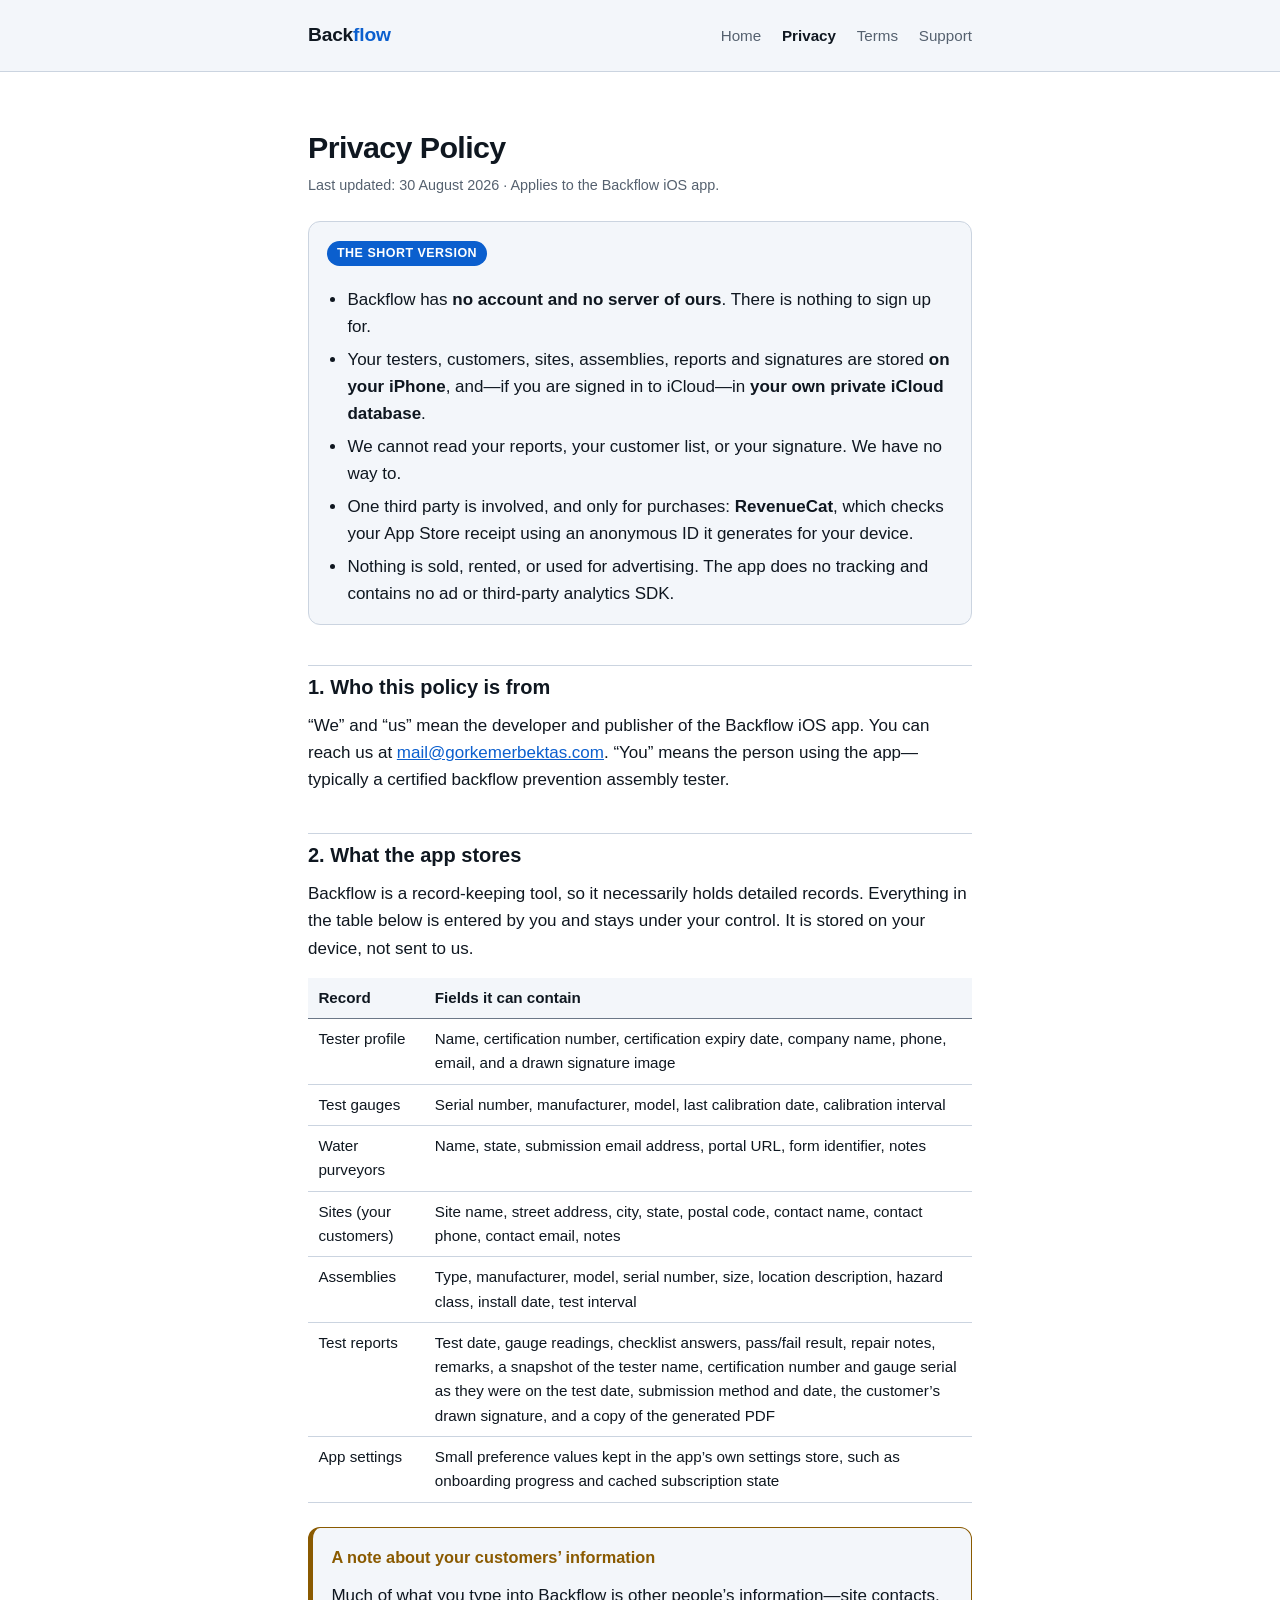
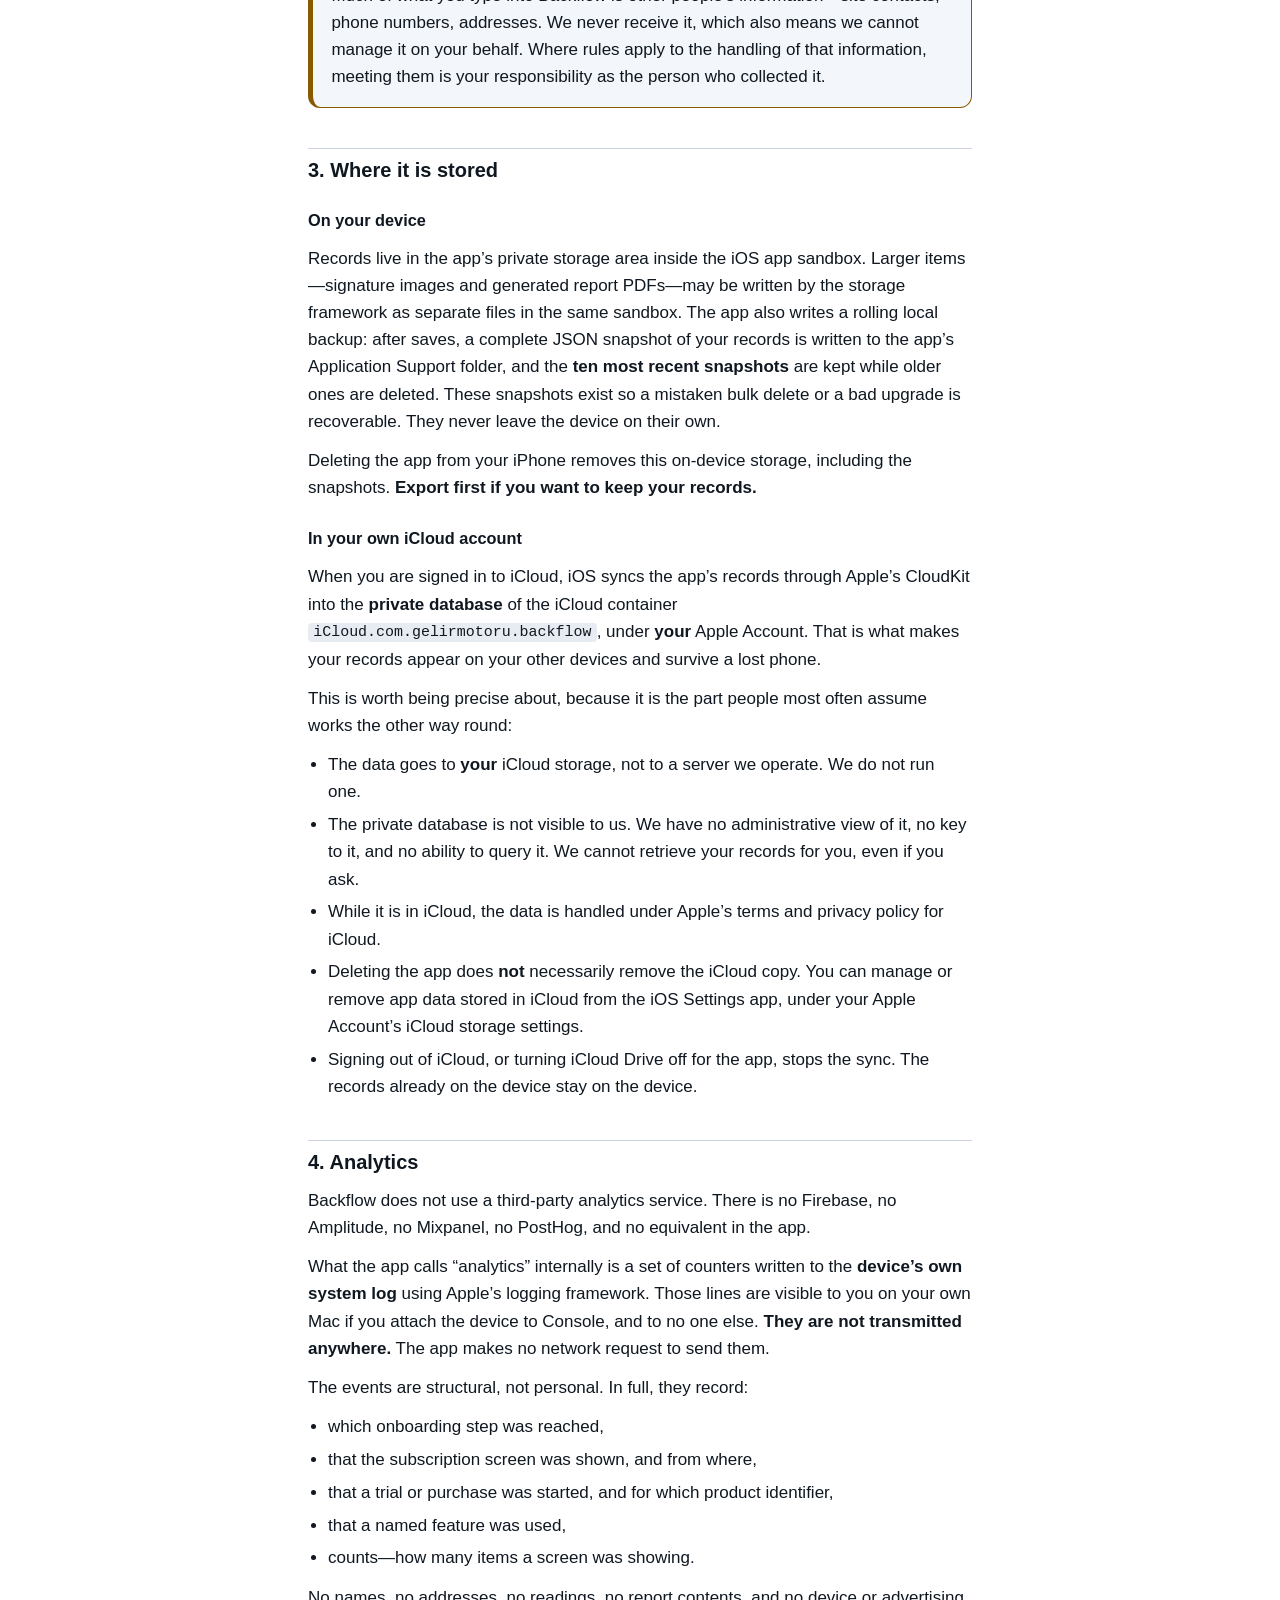
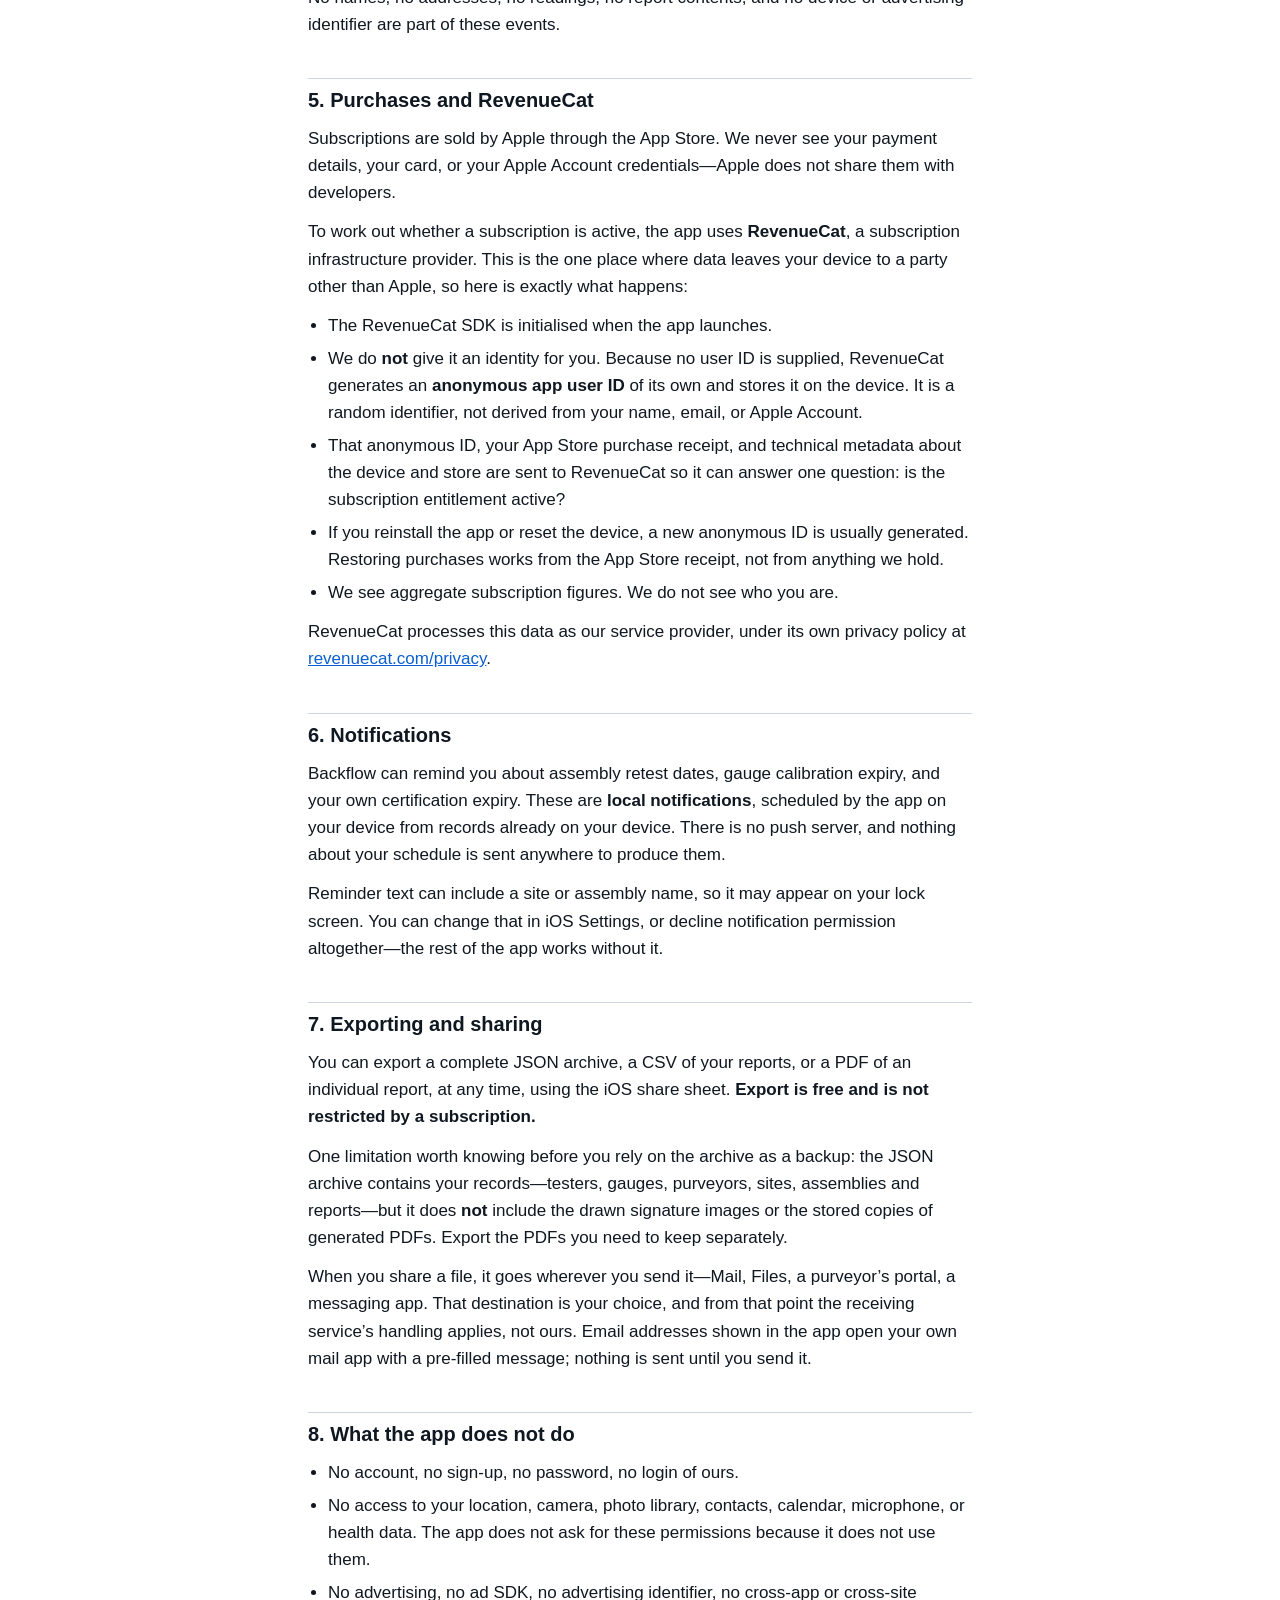
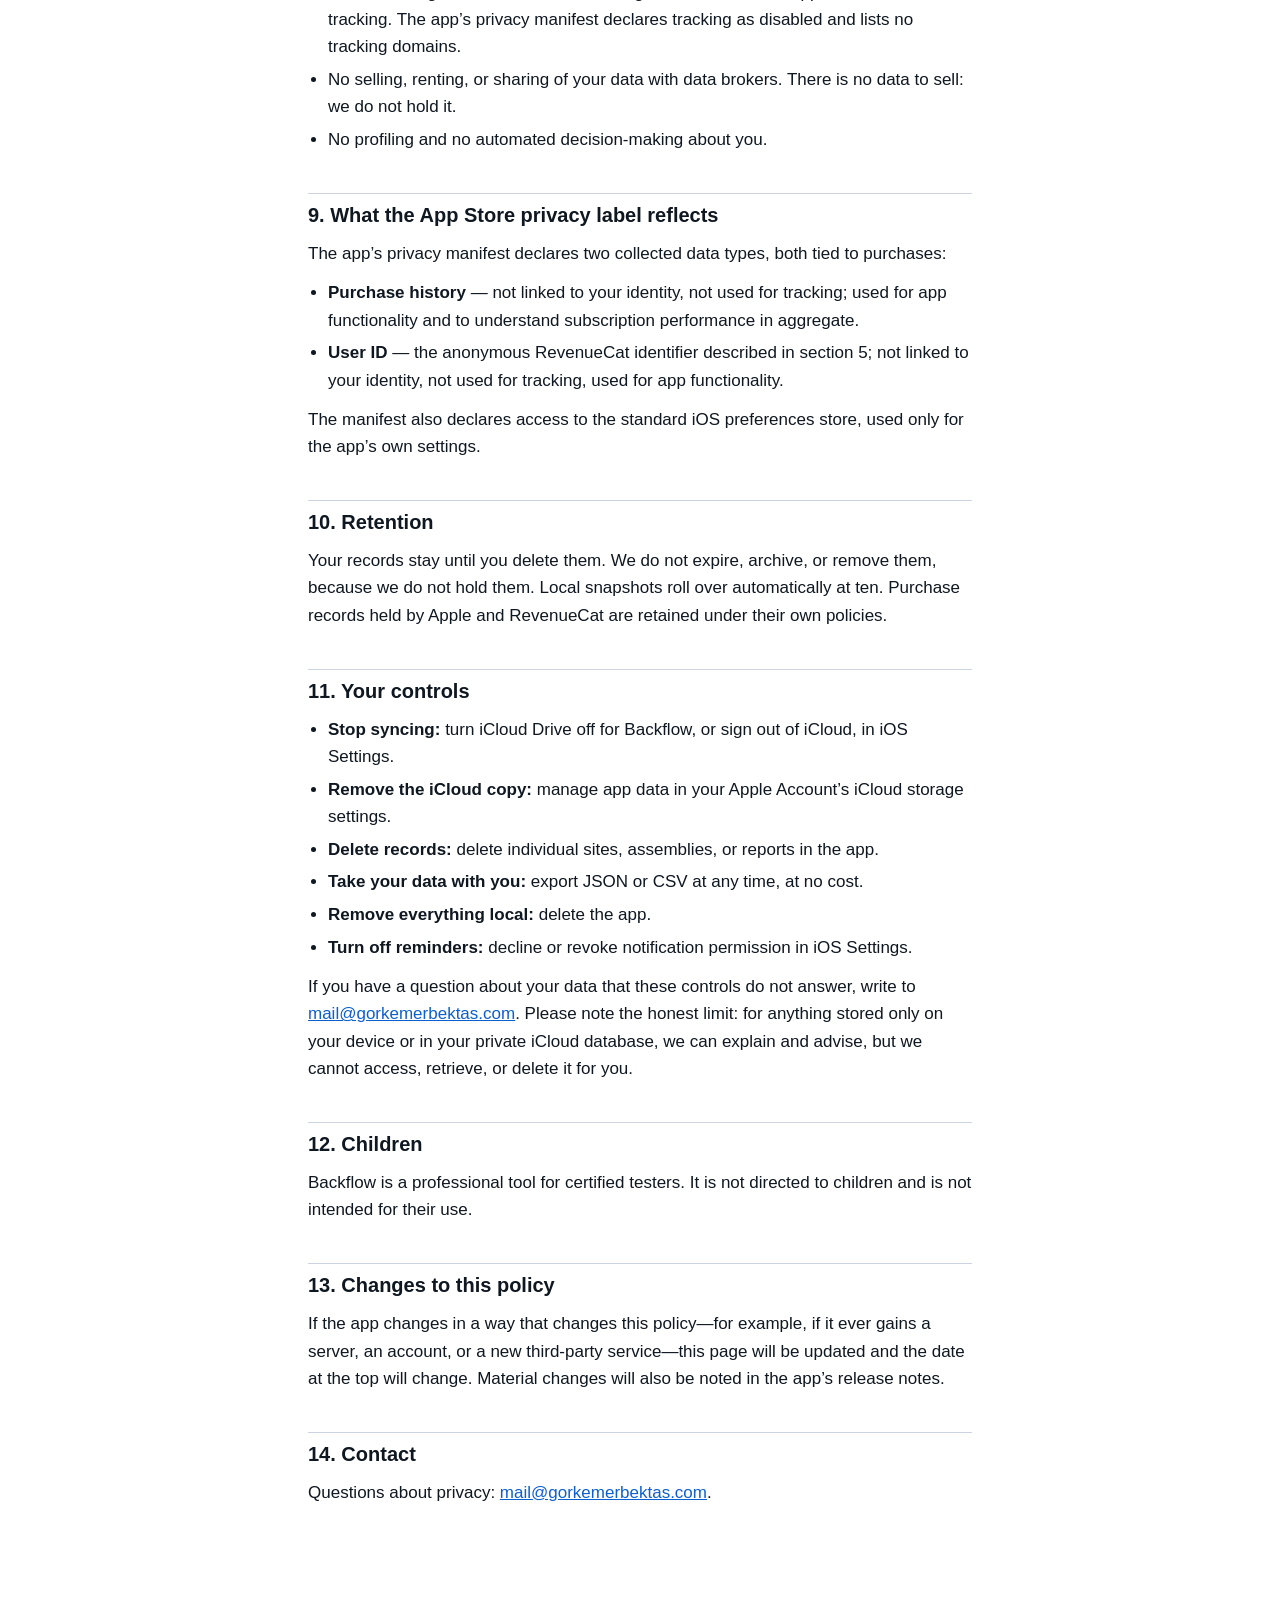
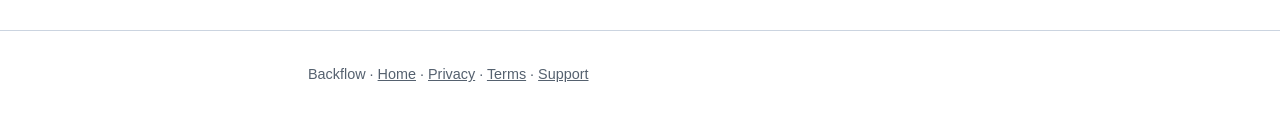
==== privacy.html @ 83e7043b "Backflow: privacy policy, terms of use, support" ====
<!DOCTYPE html>
<html lang="en">
<head>
<meta charset="utf-8">
<meta name="viewport" content="width=device-width, initial-scale=1">
<title>Privacy Policy — Backflow</title>
<meta name="description" content="What Backflow stores, where it is stored, and who can reach it.">
<link rel="stylesheet" href="style.css">
</head>
<body>

<!--
  NOT LEGAL ADVICE. This page was written from the app's actual source code so
  that every statement below is verifiable, but it has NOT been reviewed by a
  lawyer. Have counsel review it before the App Store submission, and again if
  the app ever gains a server, an account system, or a third-party SDK.

  Two placeholders a lawyer or the publisher must settle:
    1. The legal entity name of the publisher (this page says "we" and gives a
       contact address instead of naming an entity).
    2. Whether a governing-law / data-transfer section is required for the
       markets this app is sold in.
-->

<header class="site">
  <div class="wrap">
    <a class="brand" href="index.html">Back<span>flow</span></a>
    <nav class="site">
      <a href="index.html">Home</a>
      <a href="privacy.html" aria-current="page">Privacy</a>
      <a href="terms.html">Terms</a>
      <a href="support.html">Support</a>
    </nav>
  </div>
</header>

<main class="wrap">

<h1>Privacy Policy</h1>
<p class="updated">Last updated: 30 August 2026 &middot; Applies to the Backflow iOS app.</p>

<div class="card">
  <span class="pill">The short version</span>
  <ul>
    <li>Backflow has <strong>no account and no server of ours</strong>. There is nothing to sign up for.</li>
    <li>Your testers, customers, sites, assemblies, reports and signatures are stored <strong>on your iPhone</strong>, and&mdash;if you are signed in to iCloud&mdash;in <strong>your own private iCloud database</strong>.</li>
    <li>We cannot read your reports, your customer list, or your signature. We have no way to.</li>
    <li>One third party is involved, and only for purchases: <strong>RevenueCat</strong>, which checks your App Store receipt using an anonymous ID it generates for your device.</li>
    <li>Nothing is sold, rented, or used for advertising. The app does no tracking and contains no ad or third-party analytics SDK.</li>
  </ul>
</div>

<h2>1. Who this policy is from</h2>
<p>
  &ldquo;We&rdquo; and &ldquo;us&rdquo; mean the developer and publisher of the Backflow iOS app.
  You can reach us at <a href="mailto:mail@gorkemerbektas.com">mail@gorkemerbektas.com</a>.
  &ldquo;You&rdquo; means the person using the app&mdash;typically a certified backflow prevention
  assembly tester.
</p>

<h2>2. What the app stores</h2>
<p>
  Backflow is a record-keeping tool, so it necessarily holds detailed records. Everything
  in the table below is entered by you and stays under your control. It is stored on your
  device, not sent to us.
</p>

<div class="table-scroll">
<table>
  <thead>
    <tr><th>Record</th><th>Fields it can contain</th></tr>
  </thead>
  <tbody>
    <tr>
      <td>Tester profile</td>
      <td>Name, certification number, certification expiry date, company name, phone, email, and a drawn signature image</td>
    </tr>
    <tr>
      <td>Test gauges</td>
      <td>Serial number, manufacturer, model, last calibration date, calibration interval</td>
    </tr>
    <tr>
      <td>Water purveyors</td>
      <td>Name, state, submission email address, portal URL, form identifier, notes</td>
    </tr>
    <tr>
      <td>Sites (your customers)</td>
      <td>Site name, street address, city, state, postal code, contact name, contact phone, contact email, notes</td>
    </tr>
    <tr>
      <td>Assemblies</td>
      <td>Type, manufacturer, model, serial number, size, location description, hazard class, install date, test interval</td>
    </tr>
    <tr>
      <td>Test reports</td>
      <td>Test date, gauge readings, checklist answers, pass/fail result, repair notes, remarks, a snapshot of the tester name, certification number and gauge serial as they were on the test date, submission method and date, the customer&rsquo;s drawn signature, and a copy of the generated PDF</td>
    </tr>
    <tr>
      <td>App settings</td>
      <td>Small preference values kept in the app&rsquo;s own settings store, such as onboarding progress and cached subscription state</td>
    </tr>
  </tbody>
</table>
</div>

<div class="card important">
  <h3>A note about your customers&rsquo; information</h3>
  <p>
    Much of what you type into Backflow is other people&rsquo;s information&mdash;site contacts,
    phone numbers, addresses. We never receive it, which also means we cannot manage it on
    your behalf. Where rules apply to the handling of that information, meeting them is
    your responsibility as the person who collected it.
  </p>
</div>

<h2>3. Where it is stored</h2>
<h3>On your device</h3>
<p>
  Records live in the app&rsquo;s private storage area inside the iOS app sandbox. Larger
  items&mdash;signature images and generated report PDFs&mdash;may be written by the storage
  framework as separate files in the same sandbox. The app also writes a rolling
  local backup: after saves, a complete JSON snapshot of your records is written to the
  app&rsquo;s Application Support folder, and the <strong>ten most recent snapshots</strong> are kept
  while older ones are deleted. These snapshots exist so a mistaken bulk delete or a bad
  upgrade is recoverable. They never leave the device on their own.
</p>
<p>
  Deleting the app from your iPhone removes this on-device storage, including the
  snapshots. <strong>Export first if you want to keep your records.</strong>
</p>

<h3>In your own iCloud account</h3>
<p>
  When you are signed in to iCloud, iOS syncs the app&rsquo;s records through Apple&rsquo;s CloudKit
  into the <strong>private database</strong> of the iCloud container
  <code>iCloud.com.gelirmotoru.backflow</code>, under <strong>your</strong> Apple Account. That is
  what makes your records appear on your other devices and survive a lost phone.
</p>
<p>
  This is worth being precise about, because it is the part people most often assume works
  the other way round:
</p>
<ul>
  <li>The data goes to <strong>your</strong> iCloud storage, not to a server we operate. We do not
      run one.</li>
  <li>The private database is not visible to us. We have no administrative view of it, no
      key to it, and no ability to query it. We cannot retrieve your records for you, even
      if you ask.</li>
  <li>While it is in iCloud, the data is handled under Apple&rsquo;s terms and privacy policy
      for iCloud.</li>
  <li>Deleting the app does <strong>not</strong> necessarily remove the iCloud copy. You can manage
      or remove app data stored in iCloud from the iOS Settings app, under your Apple
      Account&rsquo;s iCloud storage settings.</li>
  <li>Signing out of iCloud, or turning iCloud Drive off for the app, stops the sync. The
      records already on the device stay on the device.</li>
</ul>

<h2>4. Analytics</h2>
<p>
  Backflow does not use a third-party analytics service. There is no Firebase, no
  Amplitude, no Mixpanel, no PostHog, and no equivalent in the app.
</p>
<p>
  What the app calls &ldquo;analytics&rdquo; internally is a set of counters written to the
  <strong>device&rsquo;s own system log</strong> using Apple&rsquo;s logging framework. Those lines are
  visible to you on your own Mac if you attach the device to Console, and to no one else.
  <strong>They are not transmitted anywhere.</strong> The app makes no network request to send them.
</p>
<p>The events are structural, not personal. In full, they record:</p>
<ul>
  <li>which onboarding step was reached,</li>
  <li>that the subscription screen was shown, and from where,</li>
  <li>that a trial or purchase was started, and for which product identifier,</li>
  <li>that a named feature was used,</li>
  <li>counts&mdash;how many items a screen was showing.</li>
</ul>
<p>
  No names, no addresses, no readings, no report contents, and no device or advertising
  identifier are part of these events.
</p>

<h2>5. Purchases and RevenueCat</h2>
<p>
  Subscriptions are sold by Apple through the App Store. We never see your payment
  details, your card, or your Apple Account credentials&mdash;Apple does not share them with
  developers.
</p>
<p>
  To work out whether a subscription is active, the app uses
  <strong>RevenueCat</strong>, a subscription infrastructure provider. This is the one place
  where data leaves your device to a party other than Apple, so here is exactly what
  happens:
</p>
<ul>
  <li>The RevenueCat SDK is initialised when the app launches.</li>
  <li>We do <strong>not</strong> give it an identity for you. Because no user ID is supplied,
      RevenueCat generates an <strong>anonymous app user ID</strong> of its own and stores it on
      the device. It is a random identifier, not derived from your name, email, or Apple
      Account.</li>
  <li>That anonymous ID, your App Store purchase receipt, and technical metadata about the
      device and store are sent to RevenueCat so it can answer one question: is the
      subscription entitlement active?</li>
  <li>If you reinstall the app or reset the device, a new anonymous ID is usually
      generated. Restoring purchases works from the App Store receipt, not from anything
      we hold.</li>
  <li>We see aggregate subscription figures. We do not see who you are.</li>
</ul>
<p>
  RevenueCat processes this data as our service provider, under its own privacy policy at
  <a href="https://www.revenuecat.com/privacy/" rel="noopener">revenuecat.com/privacy</a>.
</p>

<h2>6. Notifications</h2>
<p>
  Backflow can remind you about assembly retest dates, gauge calibration expiry, and your
  own certification expiry. These are <strong>local notifications</strong>, scheduled by the app on
  your device from records already on your device. There is no push server, and nothing
  about your schedule is sent anywhere to produce them.
</p>
<p>
  Reminder text can include a site or assembly name, so it may appear on your lock screen.
  You can change that in iOS Settings, or decline notification permission altogether&mdash;the
  rest of the app works without it.
</p>

<h2>7. Exporting and sharing</h2>
<p>
  You can export a complete JSON archive, a CSV of your reports, or a PDF of an individual
  report, at any time, using the iOS share sheet. <strong>Export is free and is not restricted
  by a subscription.</strong>
</p>
<p>
  One limitation worth knowing before you rely on the archive as a backup: the JSON archive
  contains your records&mdash;testers, gauges, purveyors, sites, assemblies and reports&mdash;but
  it does <strong>not</strong> include the drawn signature images or the stored copies of
  generated PDFs. Export the PDFs you need to keep separately.
</p>
<p>
  When you share a file, it goes wherever you send it&mdash;Mail, Files, a purveyor&rsquo;s portal,
  a messaging app. That destination is your choice, and from that point the receiving
  service&rsquo;s handling applies, not ours. Email addresses shown in the app open your own
  mail app with a pre-filled message; nothing is sent until you send it.
</p>

<h2>8. What the app does not do</h2>
<ul>
  <li>No account, no sign-up, no password, no login of ours.</li>
  <li>No access to your location, camera, photo library, contacts, calendar, microphone, or
      health data. The app does not ask for these permissions because it does not use them.</li>
  <li>No advertising, no ad SDK, no advertising identifier, no cross-app or cross-site
      tracking. The app&rsquo;s privacy manifest declares tracking as disabled and lists no
      tracking domains.</li>
  <li>No selling, renting, or sharing of your data with data brokers. There is no data to
      sell: we do not hold it.</li>
  <li>No profiling and no automated decision-making about you.</li>
</ul>

<h2>9. What the App Store privacy label reflects</h2>
<p>The app&rsquo;s privacy manifest declares two collected data types, both tied to purchases:</p>
<ul>
  <li><strong>Purchase history</strong> &mdash; not linked to your identity, not used for tracking;
      used for app functionality and to understand subscription performance in aggregate.</li>
  <li><strong>User ID</strong> &mdash; the anonymous RevenueCat identifier described in section 5;
      not linked to your identity, not used for tracking, used for app functionality.</li>
</ul>
<p>
  The manifest also declares access to the standard iOS preferences store, used only for
  the app&rsquo;s own settings.
</p>

<h2>10. Retention</h2>
<p>
  Your records stay until you delete them. We do not expire, archive, or remove them,
  because we do not hold them. Local snapshots roll over automatically at ten. Purchase
  records held by Apple and RevenueCat are retained under their own policies.
</p>

<h2>11. Your controls</h2>
<ul>
  <li><strong>Stop syncing:</strong> turn iCloud Drive off for Backflow, or sign out of iCloud,
      in iOS Settings.</li>
  <li><strong>Remove the iCloud copy:</strong> manage app data in your Apple Account&rsquo;s iCloud
      storage settings.</li>
  <li><strong>Delete records:</strong> delete individual sites, assemblies, or reports in the app.</li>
  <li><strong>Take your data with you:</strong> export JSON or CSV at any time, at no cost.</li>
  <li><strong>Remove everything local:</strong> delete the app.</li>
  <li><strong>Turn off reminders:</strong> decline or revoke notification permission in iOS Settings.</li>
</ul>
<p>
  If you have a question about your data that these controls do not answer, write to
  <a href="mailto:mail@gorkemerbektas.com">mail@gorkemerbektas.com</a>. Please note the honest
  limit: for anything stored only on your device or in your private iCloud database, we can
  explain and advise, but we cannot access, retrieve, or delete it for you.
</p>

<h2>12. Children</h2>
<p>
  Backflow is a professional tool for certified testers. It is not directed to children and
  is not intended for their use.
</p>

<h2>13. Changes to this policy</h2>
<p>
  If the app changes in a way that changes this policy&mdash;for example, if it ever gains a
  server, an account, or a new third-party service&mdash;this page will be updated and the
  date at the top will change. Material changes will also be noted in the app&rsquo;s release
  notes.
</p>

<h2>14. Contact</h2>
<p>
  Questions about privacy: <a href="mailto:mail@gorkemerbektas.com">mail@gorkemerbektas.com</a>.
</p>

</main>

<footer class="site">
  <div class="wrap">
    <p>
      Backflow &middot;
      <a href="index.html">Home</a> &middot;
      <a href="privacy.html">Privacy</a> &middot;
      <a href="terms.html">Terms</a> &middot;
      <a href="support.html">Support</a>
    </p>
  </div>
</footer>

</body>
</html>
---- style.css ----
/* Backflow — site styles.
   Colours come straight from assets/palette.md. No webfonts, no CDN, no JS. */

:root {
  --bg: #FFFFFF;
  --surface: #F3F6FA;
  --surface2: #E7ECF3;
  --border: #CBD4E0;
  --border-strong: #6B7787;
  --text: #0F1720;
  --text-muted: #55616F;
  --accent: #0B5FCE;
  --accent-ink: #FFFFFF;
  --pass: #137A43;
  --fail: #B3261E;
  --warn: #8A5A00;
}

@media (prefers-color-scheme: dark) {
  :root {
    --bg: #0E141C;
    --surface: #18212C;
    --surface2: #222E3C;
    --border: #33404F;
    --border-strong: #7E8C9C;
    --text: #EAF0F7;
    --text-muted: #9CABBB;
    --accent: #5FA8FF;
    --accent-ink: #0A1220;
    --pass: #3ED08A;
    --fail: #FF8A80;
    --warn: #F2B24C;
  }
}

* { box-sizing: border-box; }

html { -webkit-text-size-adjust: 100%; }

body {
  margin: 0;
  background: var(--bg);
  color: var(--text);
  font-family: -apple-system, BlinkMacSystemFont, "Segoe UI", Roboto, Helvetica, Arial, sans-serif;
  font-size: 17px;
  line-height: 1.6;
}

.wrap {
  max-width: 44rem;
  margin: 0 auto;
  padding: 1.5rem 1.25rem 4rem;
}

/* Header ------------------------------------------------------------- */

header.site {
  border-bottom: 1px solid var(--border);
  background: var(--surface);
}

header.site .wrap {
  padding-top: 1.25rem;
  padding-bottom: 1.25rem;
  display: flex;
  flex-wrap: wrap;
  gap: 0.5rem 1.25rem;
  align-items: baseline;
  justify-content: space-between;
}

.brand {
  font-size: 1.2rem;
  font-weight: 700;
  letter-spacing: -0.01em;
  color: var(--text);
  text-decoration: none;
}

.brand span { color: var(--accent); }

nav.site a {
  color: var(--text-muted);
  text-decoration: none;
  margin-right: 1rem;
  font-size: 0.95rem;
}

nav.site a:last-child { margin-right: 0; }
nav.site a:hover, nav.site a:focus { color: var(--accent); text-decoration: underline; }
nav.site a[aria-current="page"] { color: var(--text); font-weight: 600; }

/* Type ---------------------------------------------------------------- */

h1 {
  font-size: 1.9rem;
  line-height: 1.25;
  letter-spacing: -0.02em;
  margin: 2rem 0 0.5rem;
}

h2 {
  font-size: 1.25rem;
  line-height: 1.3;
  margin: 2.5rem 0 0.5rem;
  padding-top: 0.5rem;
  border-top: 1px solid var(--border);
}

h3 {
  font-size: 1.02rem;
  margin: 1.5rem 0 0.35rem;
}

p, ul, ol { margin: 0.75rem 0; }
li { margin: 0.35rem 0; }
ul, ol { padding-left: 1.25rem; }

a { color: var(--accent); }

.updated {
  color: var(--text-muted);
  font-size: 0.9rem;
  margin-top: 0;
}

.lede { font-size: 1.05rem; }

strong { font-weight: 650; }

code {
  font-family: ui-monospace, SFMono-Regular, Menlo, Consolas, monospace;
  font-size: 0.88em;
  background: var(--surface2);
  border-radius: 4px;
  padding: 0.1em 0.35em;
  word-break: break-word;
}

/* Callouts ------------------------------------------------------------ */

.card {
  background: var(--surface);
  border: 1px solid var(--border);
  border-radius: 12px;
  padding: 1rem 1.15rem;
  margin: 1.5rem 0;
}

.card h2, .card h3 { border-top: 0; margin-top: 0; padding-top: 0; }
.card :last-child { margin-bottom: 0; }

.card.important {
  border-color: var(--warn);
  border-left-width: 5px;
}

.card.important h2, .card.important h3 { color: var(--warn); }

.pill {
  display: inline-block;
  font-size: 0.78rem;
  font-weight: 650;
  letter-spacing: 0.04em;
  text-transform: uppercase;
  color: var(--accent-ink);
  background: var(--accent);
  border-radius: 999px;
  padding: 0.15rem 0.6rem;
  margin-bottom: 0.5rem;
}

/* Tables -------------------------------------------------------------- */

.table-scroll { overflow-x: auto; margin: 1rem 0; }

table {
  border-collapse: collapse;
  width: 100%;
  min-width: 30rem;
  font-size: 0.95rem;
}

th, td {
  text-align: left;
  vertical-align: top;
  padding: 0.5rem 0.65rem;
  border-bottom: 1px solid var(--border);
}

th {
  font-weight: 650;
  background: var(--surface);
  border-bottom-color: var(--border-strong);
}

/* Feature list -------------------------------------------------------- */

.features { list-style: none; padding-left: 0; }
.features li { padding-left: 1.5rem; position: relative; }
.features li::before {
  content: "";
  position: absolute;
  left: 0.15rem;
  top: 0.62em;
  width: 0.5rem;
  height: 0.5rem;
  border-radius: 2px;
  background: var(--accent);
}

/* Footer -------------------------------------------------------------- */

footer.site {
  border-top: 1px solid var(--border);
  margin-top: 3rem;
  color: var(--text-muted);
  font-size: 0.9rem;
}

footer.site .wrap { padding-top: 1.25rem; padding-bottom: 2.5rem; }
footer.site a { color: var(--text-muted); }

@media (max-width: 30rem) {
  body { font-size: 16px; }
  h1 { font-size: 1.6rem; }
  .wrap { padding-left: 1rem; padding-right: 1rem; }
}
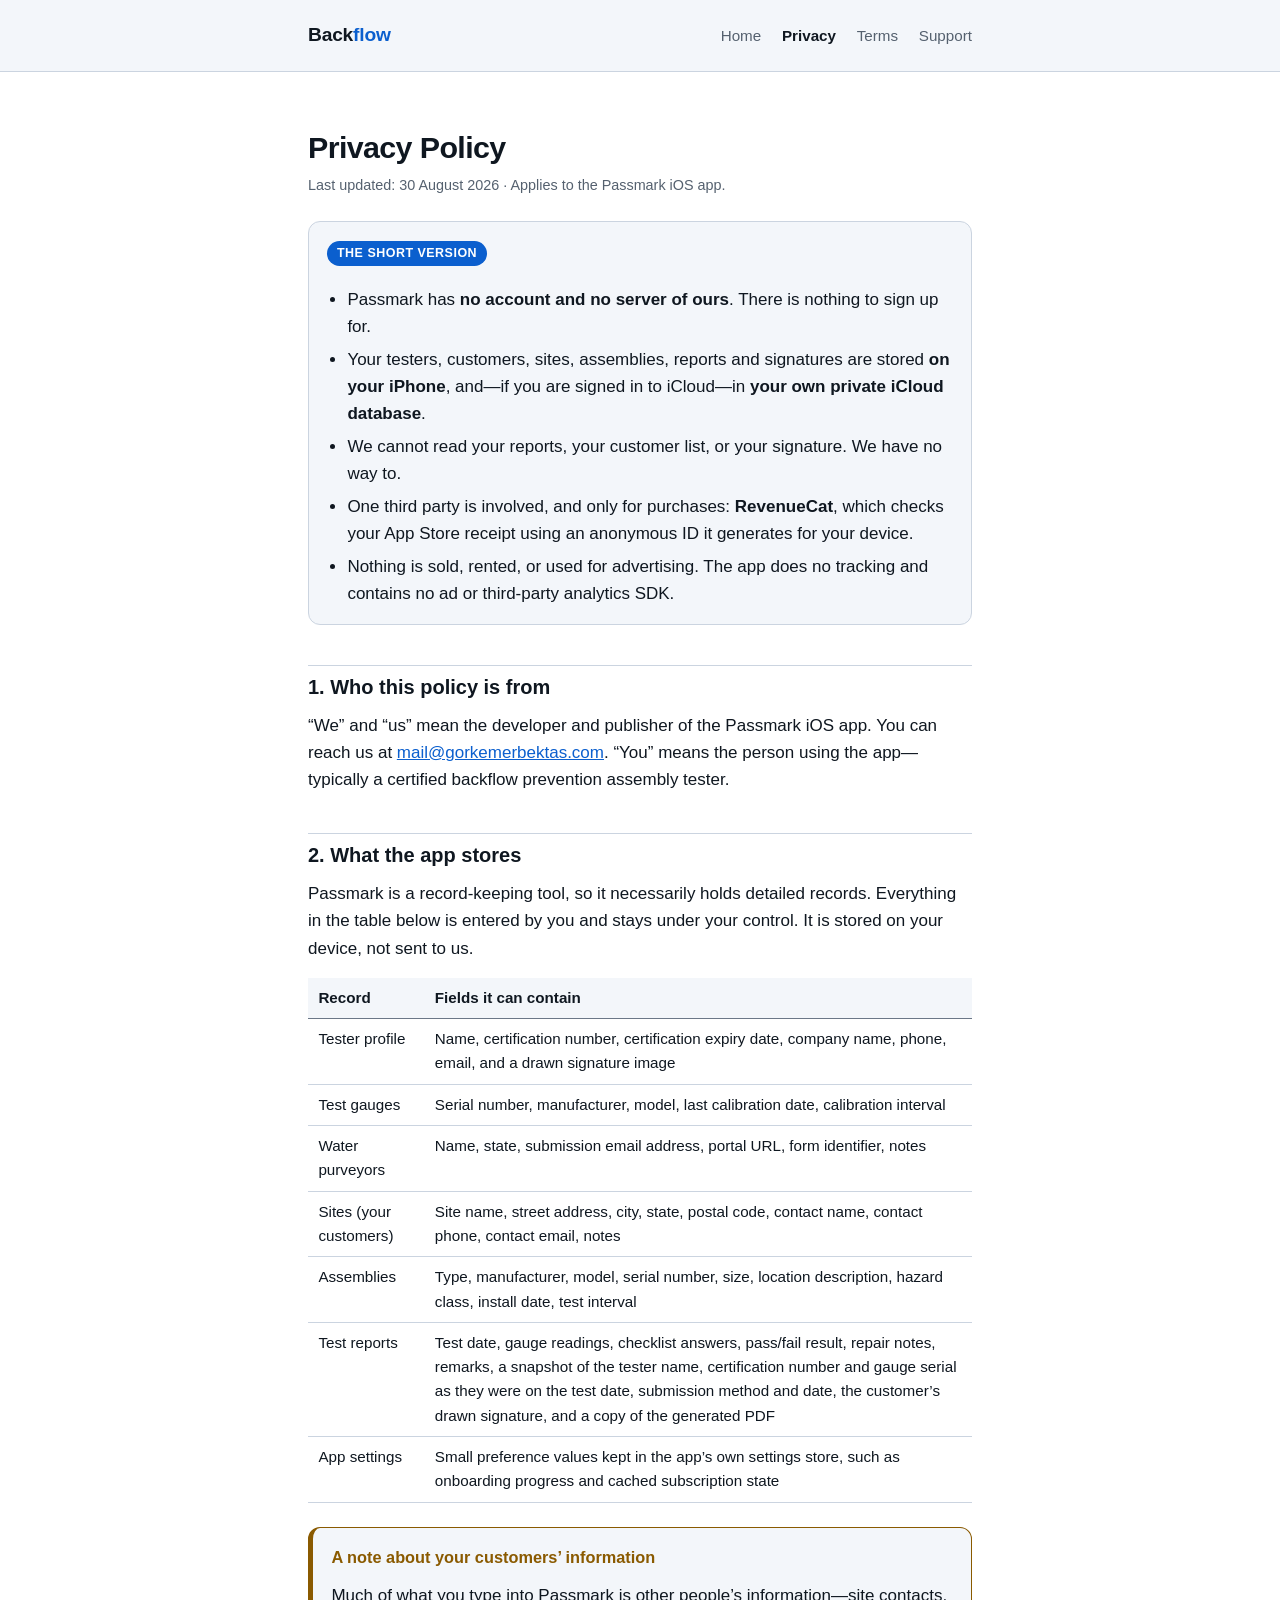
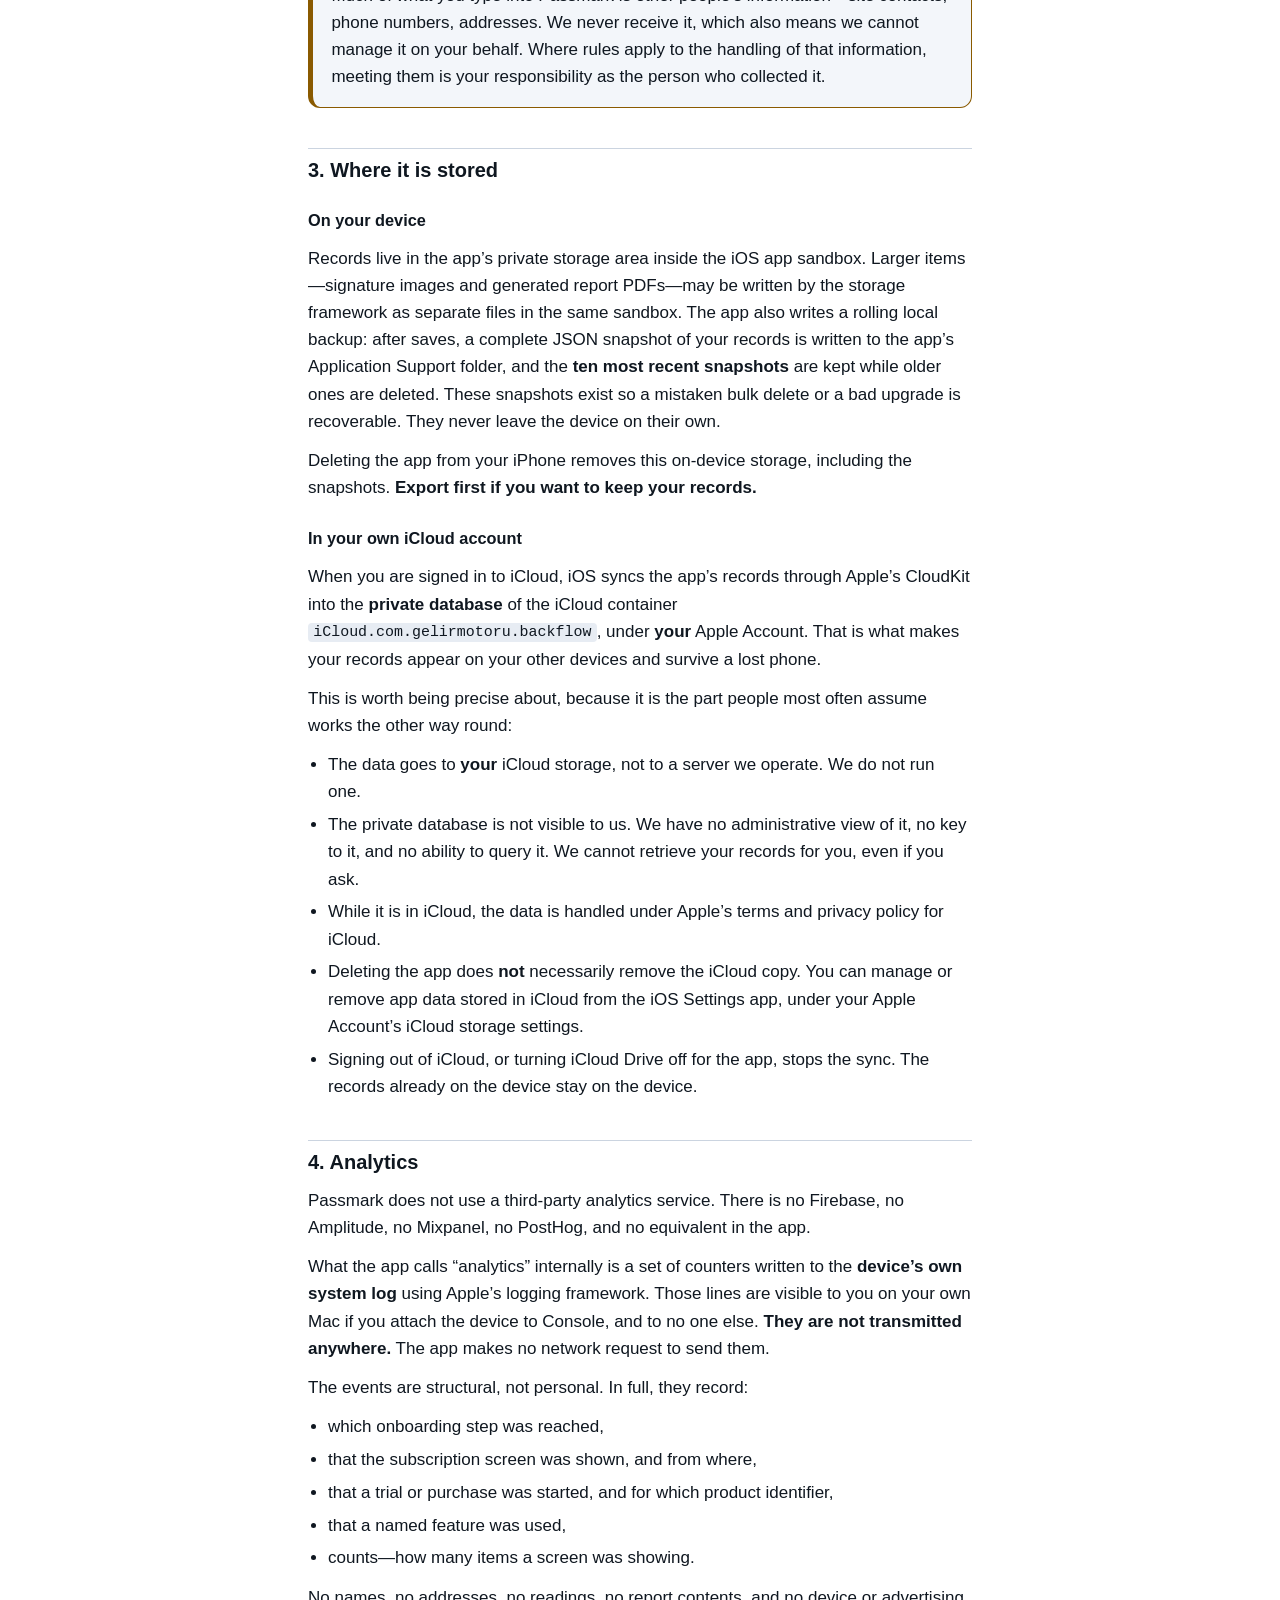
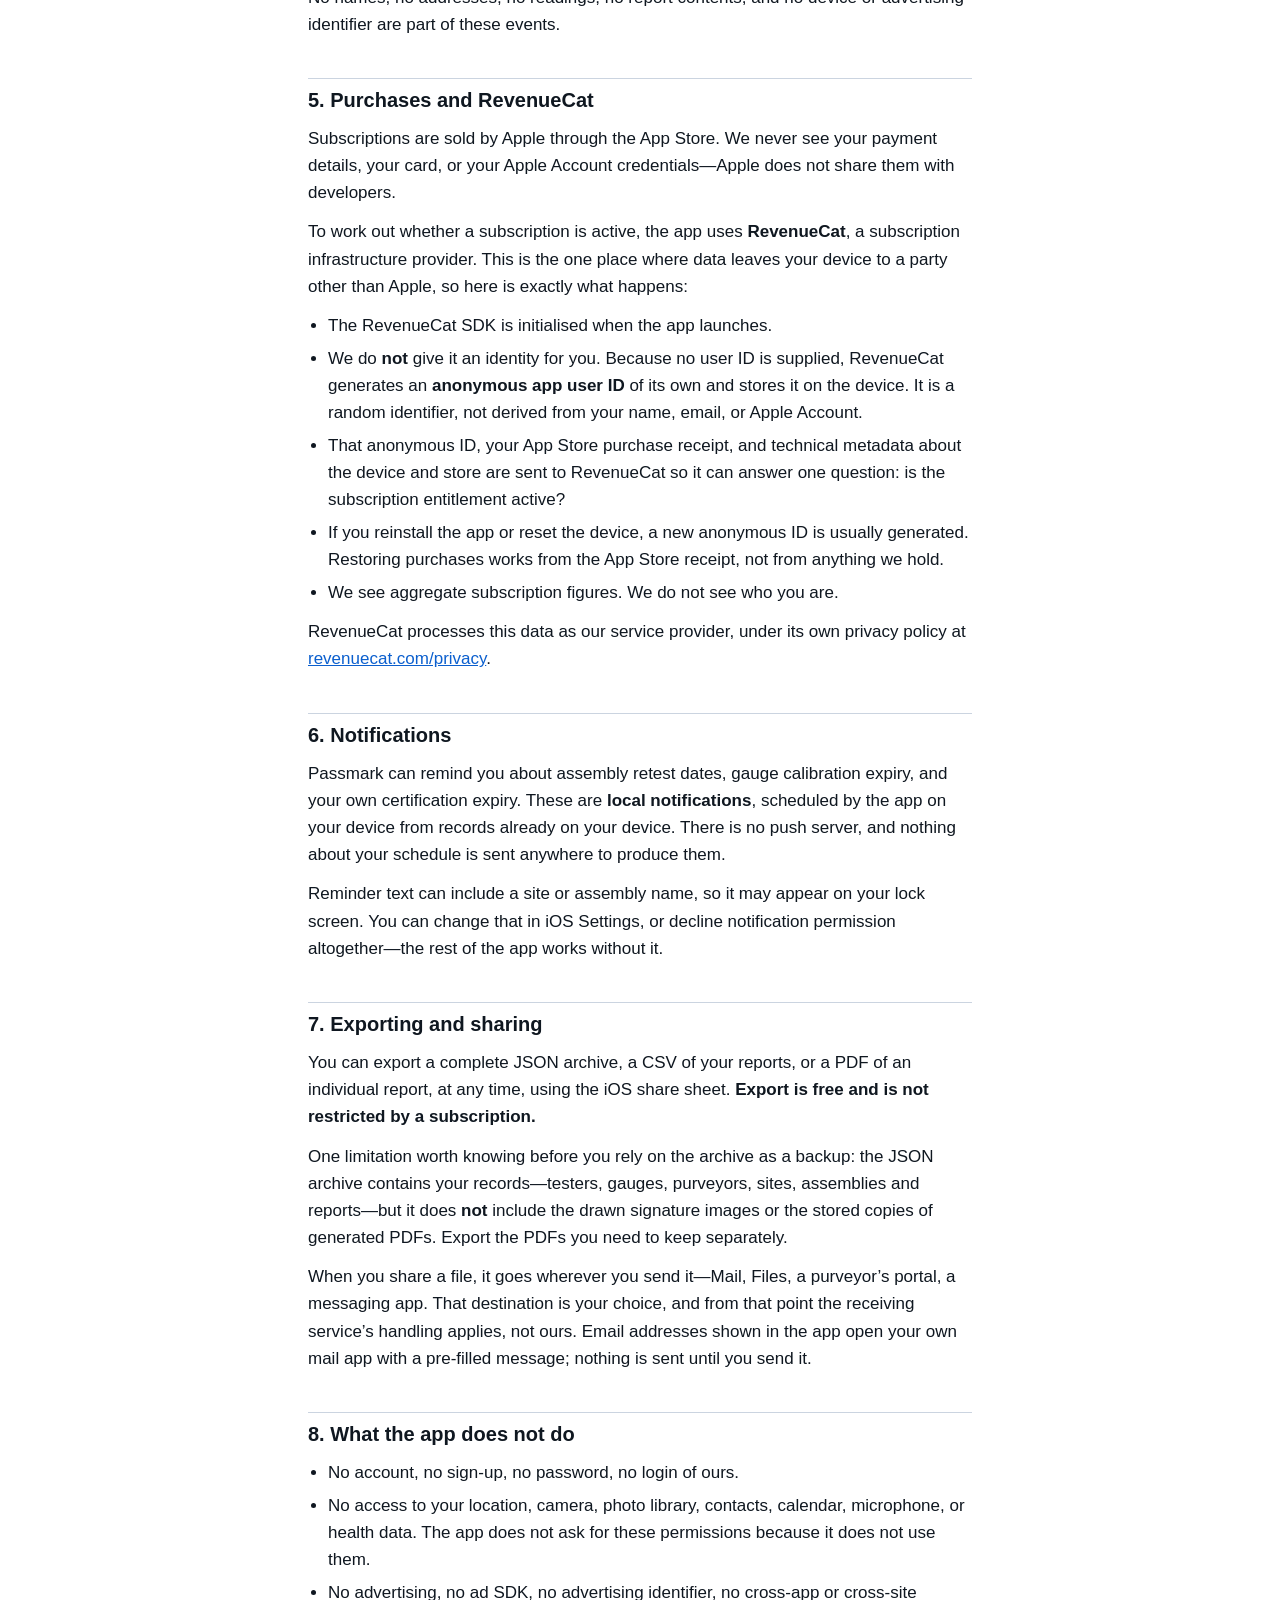
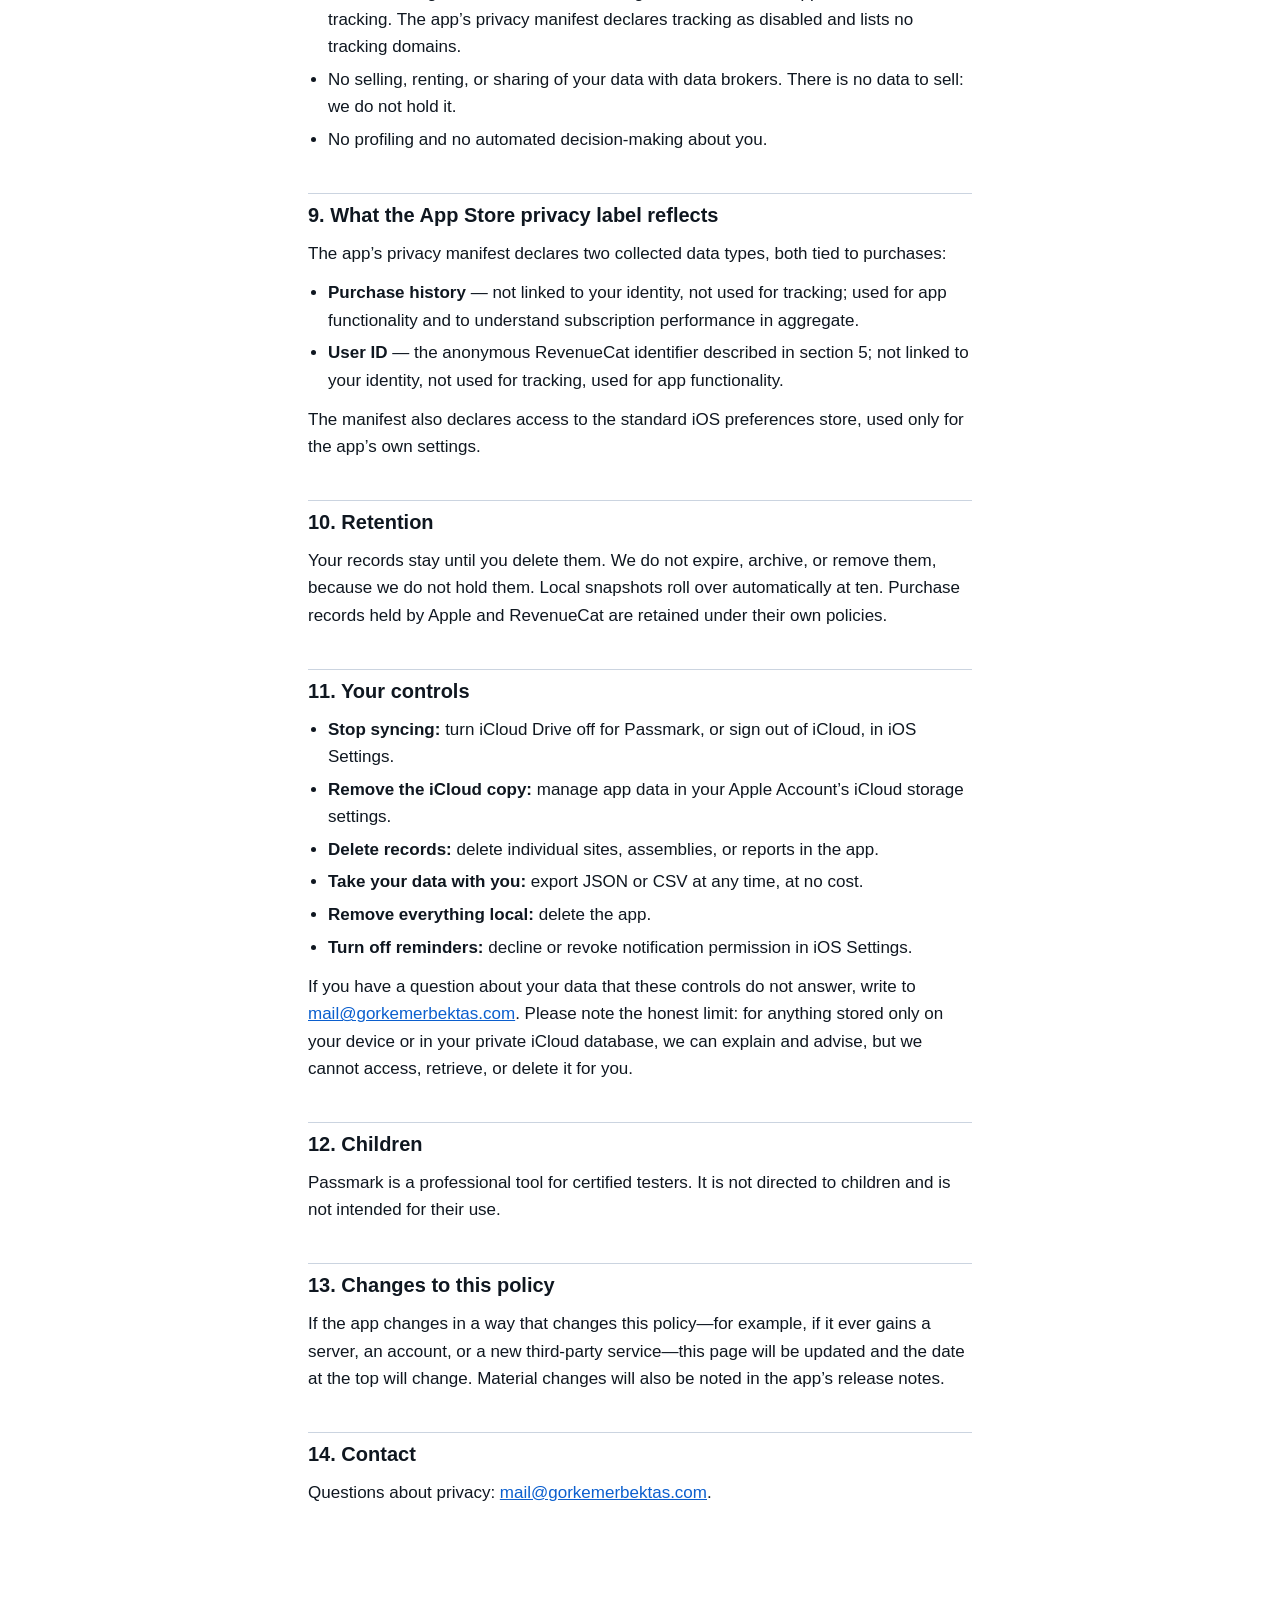
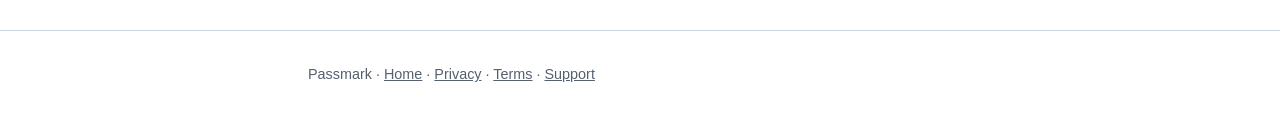
==== commit bef0db74: "Rename to Passmark" ====
--- a/privacy.html
+++ b/privacy.html
@@ -3,8 +3,8 @@
 <head>
 <meta charset="utf-8">
 <meta name="viewport" content="width=device-width, initial-scale=1">
-<title>Privacy Policy — Backflow</title>
-<meta name="description" content="What Backflow stores, where it is stored, and who can reach it.">
+<title>Privacy Policy — Passmark</title>
+<meta name="description" content="What Passmark stores, where it is stored, and who can reach it.">
 <link rel="stylesheet" href="style.css">
 </head>
 <body>
@@ -37,12 +37,12 @@
 <main class="wrap">
 
 <h1>Privacy Policy</h1>
-<p class="updated">Last updated: 30 August 2026 &middot; Applies to the Backflow iOS app.</p>
+<p class="updated">Last updated: 30 August 2026 &middot; Applies to the Passmark iOS app.</p>
 
 <div class="card">
   <span class="pill">The short version</span>
   <ul>
-    <li>Backflow has <strong>no account and no server of ours</strong>. There is nothing to sign up for.</li>
+    <li>Passmark has <strong>no account and no server of ours</strong>. There is nothing to sign up for.</li>
     <li>Your testers, customers, sites, assemblies, reports and signatures are stored <strong>on your iPhone</strong>, and&mdash;if you are signed in to iCloud&mdash;in <strong>your own private iCloud database</strong>.</li>
     <li>We cannot read your reports, your customer list, or your signature. We have no way to.</li>
     <li>One third party is involved, and only for purchases: <strong>RevenueCat</strong>, which checks your App Store receipt using an anonymous ID it generates for your device.</li>
@@ -52,7 +52,7 @@
 
 <h2>1. Who this policy is from</h2>
 <p>
-  &ldquo;We&rdquo; and &ldquo;us&rdquo; mean the developer and publisher of the Backflow iOS app.
+  &ldquo;We&rdquo; and &ldquo;us&rdquo; mean the developer and publisher of the Passmark iOS app.
   You can reach us at <a href="mailto:mail@gorkemerbektas.com">mail@gorkemerbektas.com</a>.
   &ldquo;You&rdquo; means the person using the app&mdash;typically a certified backflow prevention
   assembly tester.
@@ -60,7 +60,7 @@
 
 <h2>2. What the app stores</h2>
 <p>
-  Backflow is a record-keeping tool, so it necessarily holds detailed records. Everything
+  Passmark is a record-keeping tool, so it necessarily holds detailed records. Everything
   in the table below is entered by you and stays under your control. It is stored on your
   device, not sent to us.
 </p>
@@ -106,7 +106,7 @@
 <div class="card important">
   <h3>A note about your customers&rsquo; information</h3>
   <p>
-    Much of what you type into Backflow is other people&rsquo;s information&mdash;site contacts,
+    Much of what you type into Passmark is other people&rsquo;s information&mdash;site contacts,
     phone numbers, addresses. We never receive it, which also means we cannot manage it on
     your behalf. Where rules apply to the handling of that information, meeting them is
     your responsibility as the person who collected it.
@@ -157,7 +157,7 @@
 
 <h2>4. Analytics</h2>
 <p>
-  Backflow does not use a third-party analytics service. There is no Firebase, no
+  Passmark does not use a third-party analytics service. There is no Firebase, no
   Amplitude, no Mixpanel, no PostHog, and no equivalent in the app.
 </p>
 <p>
@@ -212,7 +212,7 @@
 
 <h2>6. Notifications</h2>
 <p>
-  Backflow can remind you about assembly retest dates, gauge calibration expiry, and your
+  Passmark can remind you about assembly retest dates, gauge calibration expiry, and your
   own certification expiry. These are <strong>local notifications</strong>, scheduled by the app on
   your device from records already on your device. There is no push server, and nothing
   about your schedule is sent anywhere to produce them.
@@ -277,7 +277,7 @@
 
 <h2>11. Your controls</h2>
 <ul>
-  <li><strong>Stop syncing:</strong> turn iCloud Drive off for Backflow, or sign out of iCloud,
+  <li><strong>Stop syncing:</strong> turn iCloud Drive off for Passmark, or sign out of iCloud,
       in iOS Settings.</li>
   <li><strong>Remove the iCloud copy:</strong> manage app data in your Apple Account&rsquo;s iCloud
       storage settings.</li>
@@ -295,7 +295,7 @@
 
 <h2>12. Children</h2>
 <p>
-  Backflow is a professional tool for certified testers. It is not directed to children and
+  Passmark is a professional tool for certified testers. It is not directed to children and
   is not intended for their use.
 </p>
 
@@ -317,7 +317,7 @@
 <footer class="site">
   <div class="wrap">
     <p>
-      Backflow &middot;
+      Passmark &middot;
       <a href="index.html">Home</a> &middot;
       <a href="privacy.html">Privacy</a> &middot;
       <a href="terms.html">Terms</a> &middot;
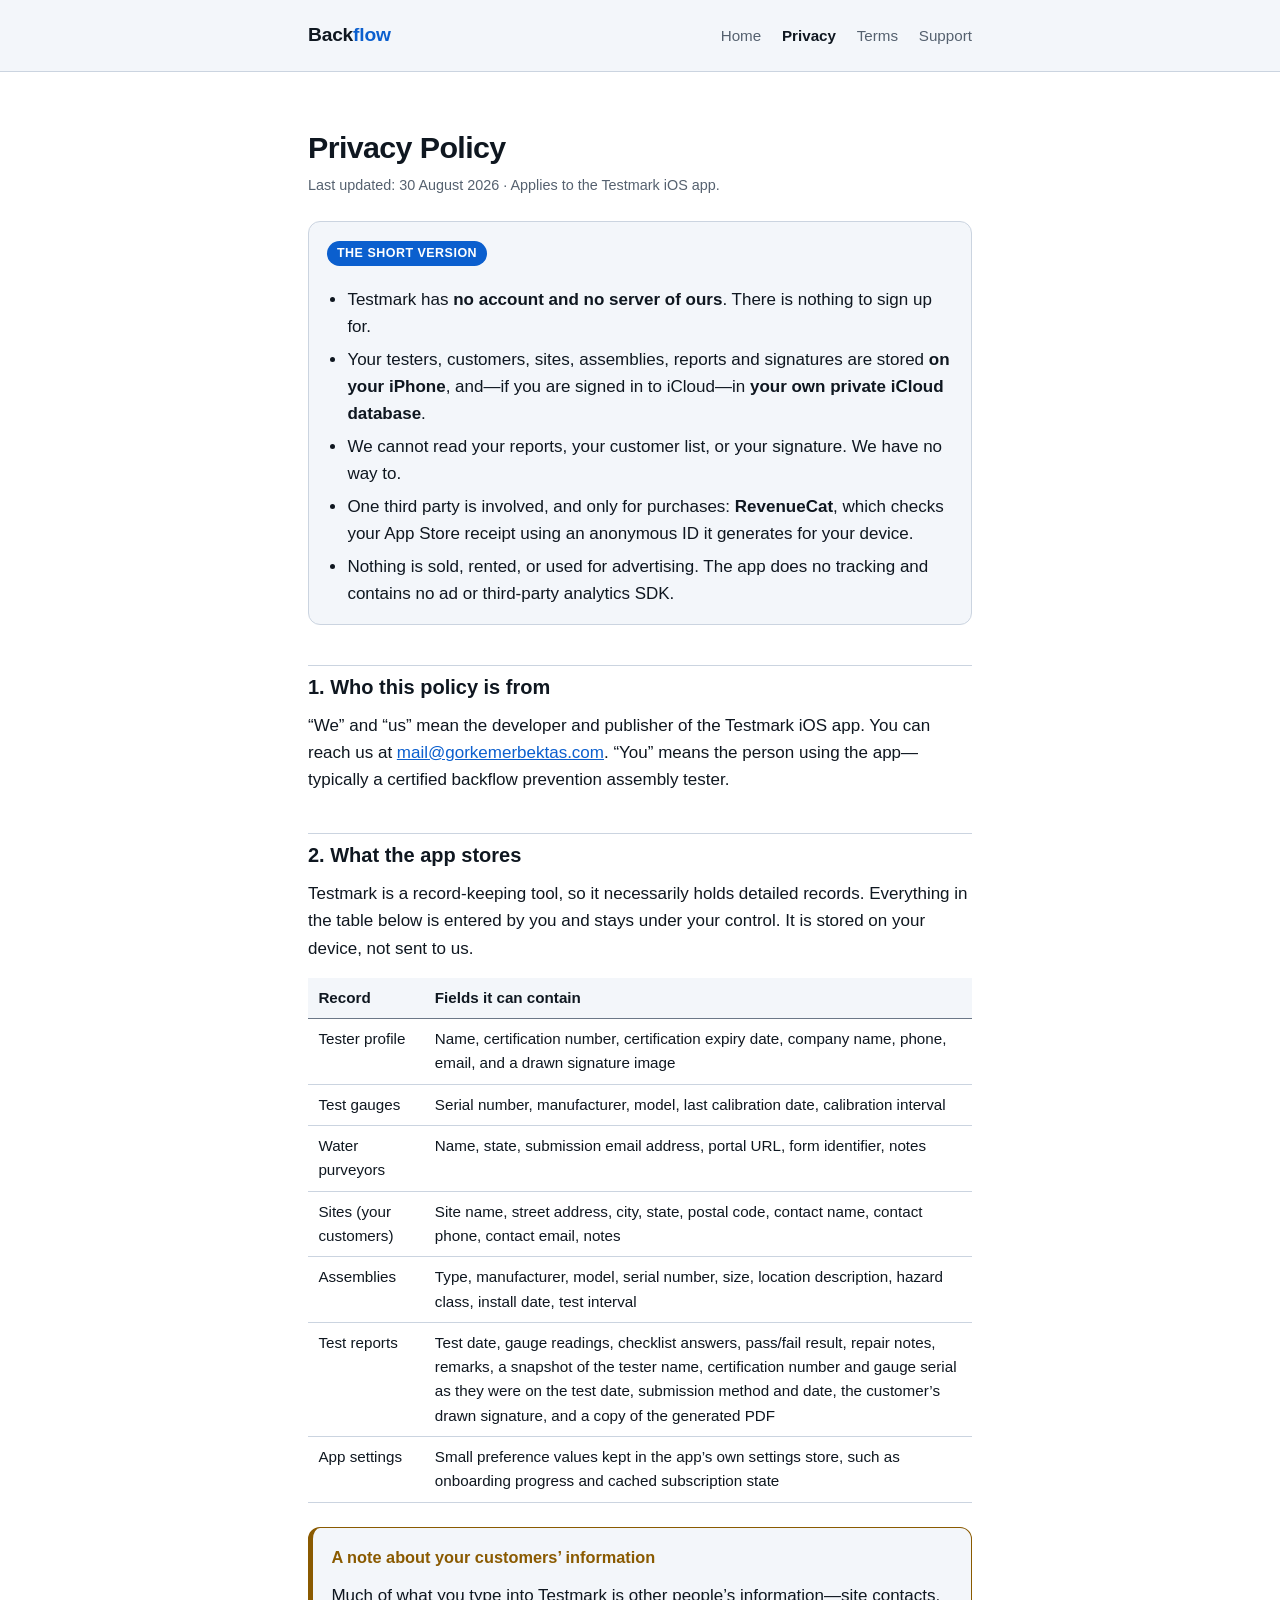
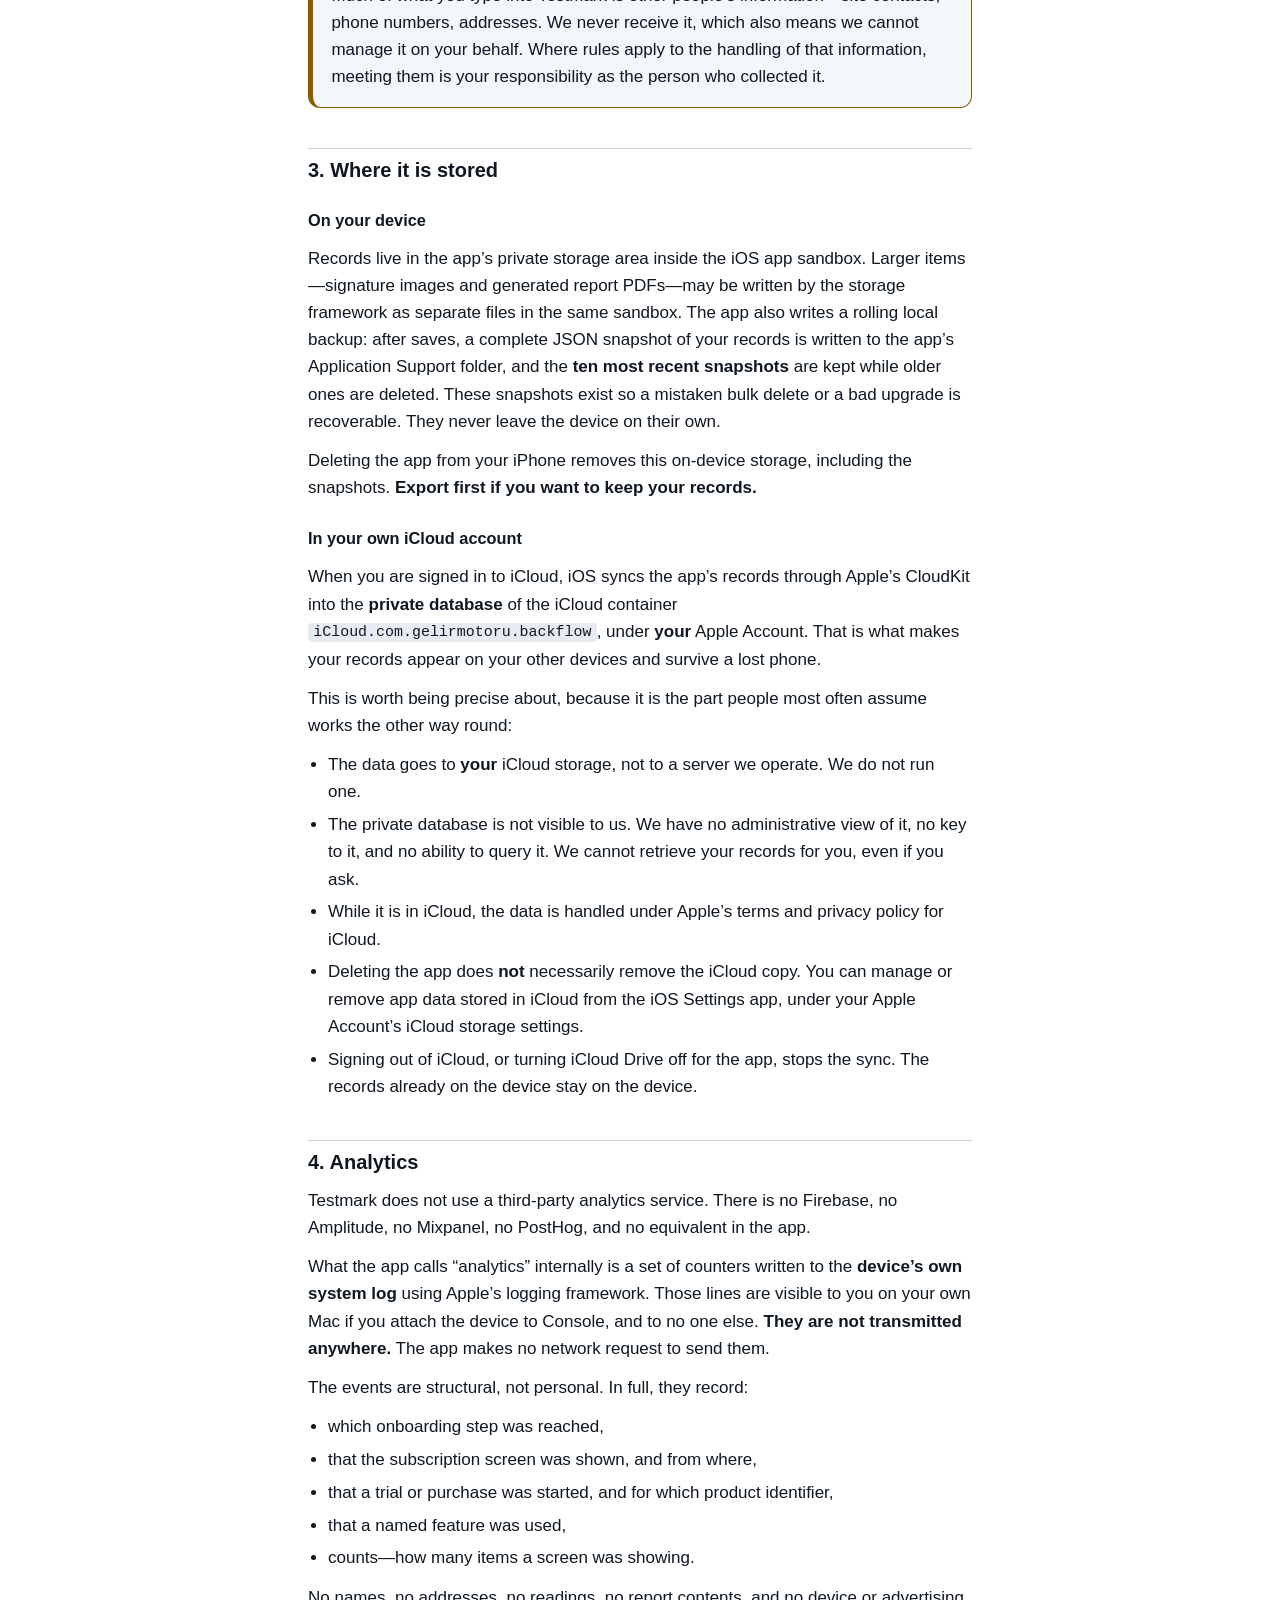
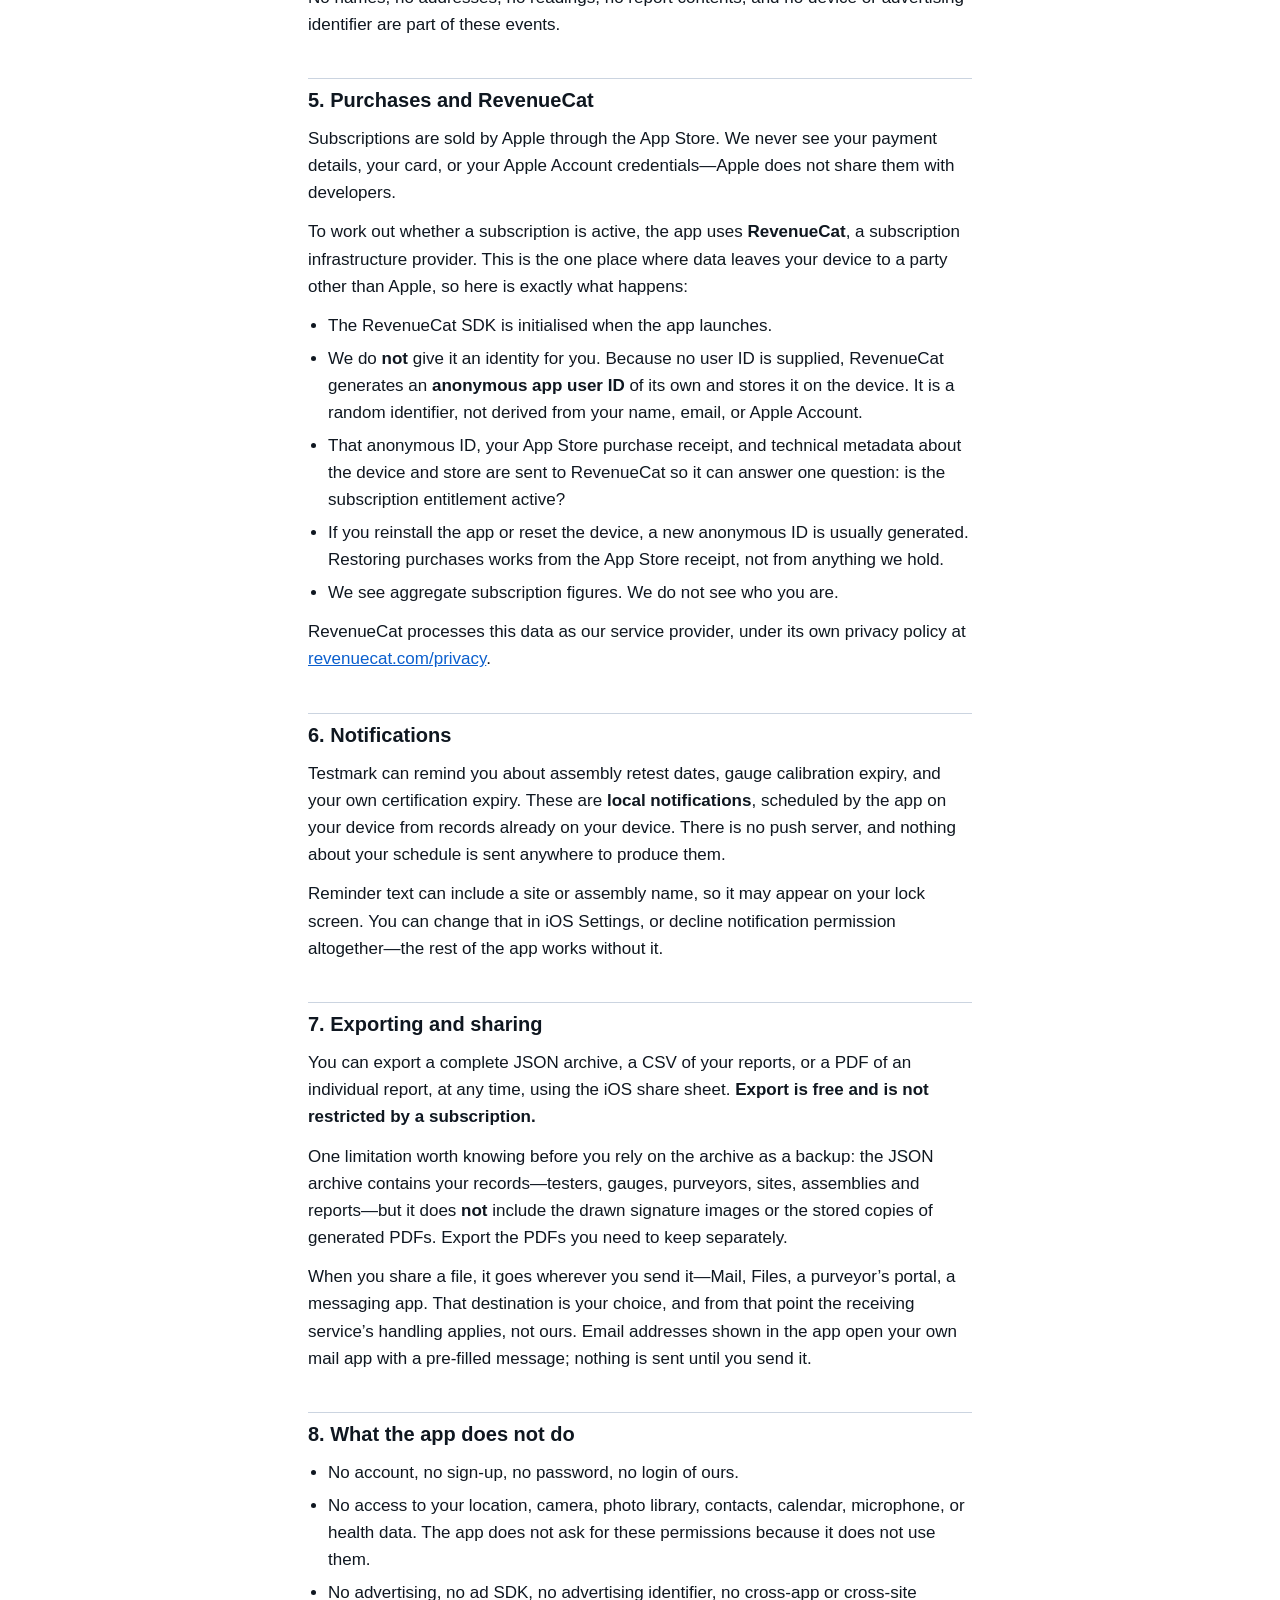
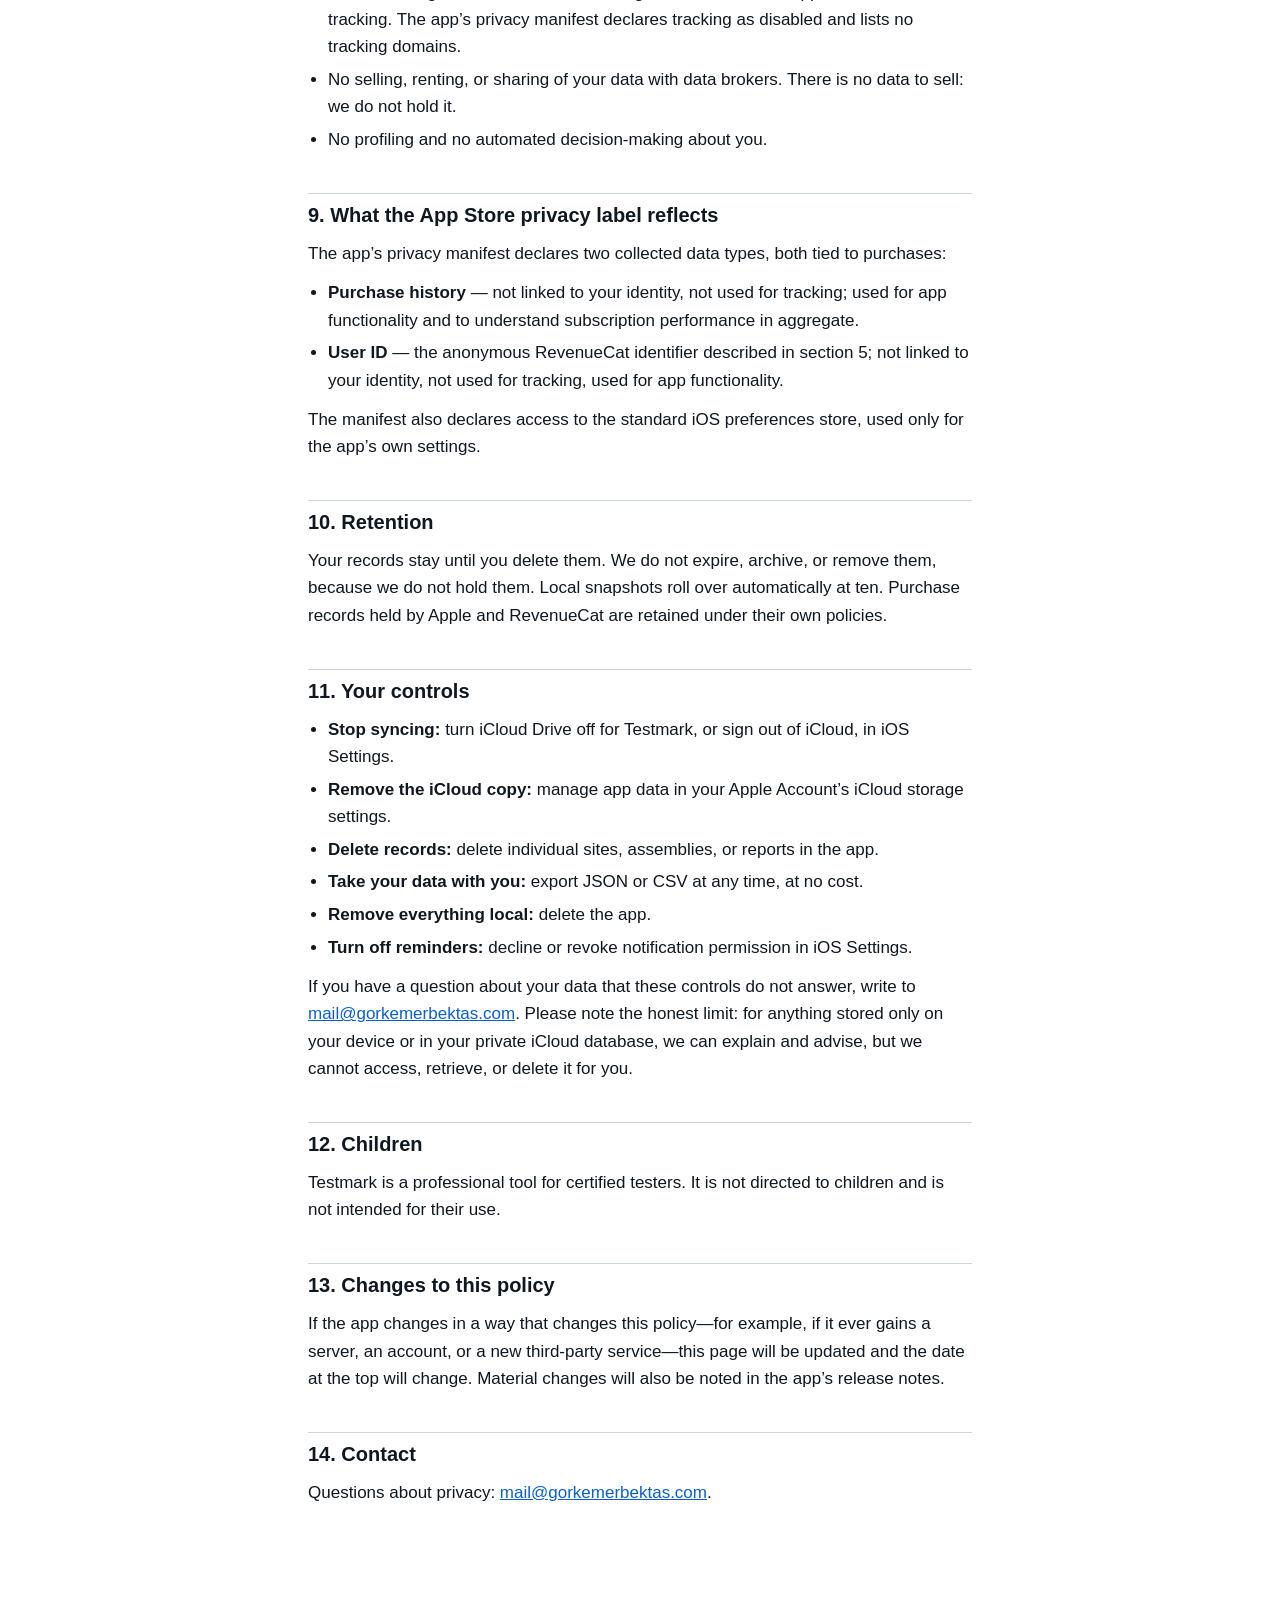
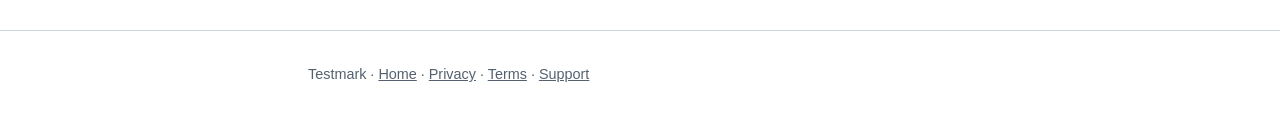
==== commit 71c388cc: "Rename to Testmark" ====
--- a/privacy.html
+++ b/privacy.html
@@ -3,8 +3,8 @@
 <head>
 <meta charset="utf-8">
 <meta name="viewport" content="width=device-width, initial-scale=1">
-<title>Privacy Policy — Passmark</title>
-<meta name="description" content="What Passmark stores, where it is stored, and who can reach it.">
+<title>Privacy Policy — Testmark</title>
+<meta name="description" content="What Testmark stores, where it is stored, and who can reach it.">
 <link rel="stylesheet" href="style.css">
 </head>
 <body>
@@ -37,12 +37,12 @@
 <main class="wrap">
 
 <h1>Privacy Policy</h1>
-<p class="updated">Last updated: 30 August 2026 &middot; Applies to the Passmark iOS app.</p>
+<p class="updated">Last updated: 30 August 2026 &middot; Applies to the Testmark iOS app.</p>
 
 <div class="card">
   <span class="pill">The short version</span>
   <ul>
-    <li>Passmark has <strong>no account and no server of ours</strong>. There is nothing to sign up for.</li>
+    <li>Testmark has <strong>no account and no server of ours</strong>. There is nothing to sign up for.</li>
     <li>Your testers, customers, sites, assemblies, reports and signatures are stored <strong>on your iPhone</strong>, and&mdash;if you are signed in to iCloud&mdash;in <strong>your own private iCloud database</strong>.</li>
     <li>We cannot read your reports, your customer list, or your signature. We have no way to.</li>
     <li>One third party is involved, and only for purchases: <strong>RevenueCat</strong>, which checks your App Store receipt using an anonymous ID it generates for your device.</li>
@@ -52,7 +52,7 @@
 
 <h2>1. Who this policy is from</h2>
 <p>
-  &ldquo;We&rdquo; and &ldquo;us&rdquo; mean the developer and publisher of the Passmark iOS app.
+  &ldquo;We&rdquo; and &ldquo;us&rdquo; mean the developer and publisher of the Testmark iOS app.
   You can reach us at <a href="mailto:mail@gorkemerbektas.com">mail@gorkemerbektas.com</a>.
   &ldquo;You&rdquo; means the person using the app&mdash;typically a certified backflow prevention
   assembly tester.
@@ -60,7 +60,7 @@
 
 <h2>2. What the app stores</h2>
 <p>
-  Passmark is a record-keeping tool, so it necessarily holds detailed records. Everything
+  Testmark is a record-keeping tool, so it necessarily holds detailed records. Everything
   in the table below is entered by you and stays under your control. It is stored on your
   device, not sent to us.
 </p>
@@ -106,7 +106,7 @@
 <div class="card important">
   <h3>A note about your customers&rsquo; information</h3>
   <p>
-    Much of what you type into Passmark is other people&rsquo;s information&mdash;site contacts,
+    Much of what you type into Testmark is other people&rsquo;s information&mdash;site contacts,
     phone numbers, addresses. We never receive it, which also means we cannot manage it on
     your behalf. Where rules apply to the handling of that information, meeting them is
     your responsibility as the person who collected it.
@@ -157,7 +157,7 @@
 
 <h2>4. Analytics</h2>
 <p>
-  Passmark does not use a third-party analytics service. There is no Firebase, no
+  Testmark does not use a third-party analytics service. There is no Firebase, no
   Amplitude, no Mixpanel, no PostHog, and no equivalent in the app.
 </p>
 <p>
@@ -212,7 +212,7 @@
 
 <h2>6. Notifications</h2>
 <p>
-  Passmark can remind you about assembly retest dates, gauge calibration expiry, and your
+  Testmark can remind you about assembly retest dates, gauge calibration expiry, and your
   own certification expiry. These are <strong>local notifications</strong>, scheduled by the app on
   your device from records already on your device. There is no push server, and nothing
   about your schedule is sent anywhere to produce them.
@@ -277,7 +277,7 @@
 
 <h2>11. Your controls</h2>
 <ul>
-  <li><strong>Stop syncing:</strong> turn iCloud Drive off for Passmark, or sign out of iCloud,
+  <li><strong>Stop syncing:</strong> turn iCloud Drive off for Testmark, or sign out of iCloud,
       in iOS Settings.</li>
   <li><strong>Remove the iCloud copy:</strong> manage app data in your Apple Account&rsquo;s iCloud
       storage settings.</li>
@@ -295,7 +295,7 @@
 
 <h2>12. Children</h2>
 <p>
-  Passmark is a professional tool for certified testers. It is not directed to children and
+  Testmark is a professional tool for certified testers. It is not directed to children and
   is not intended for their use.
 </p>
 
@@ -317,7 +317,7 @@
 <footer class="site">
   <div class="wrap">
     <p>
-      Passmark &middot;
+      Testmark &middot;
       <a href="index.html">Home</a> &middot;
       <a href="privacy.html">Privacy</a> &middot;
       <a href="terms.html">Terms</a> &middot;
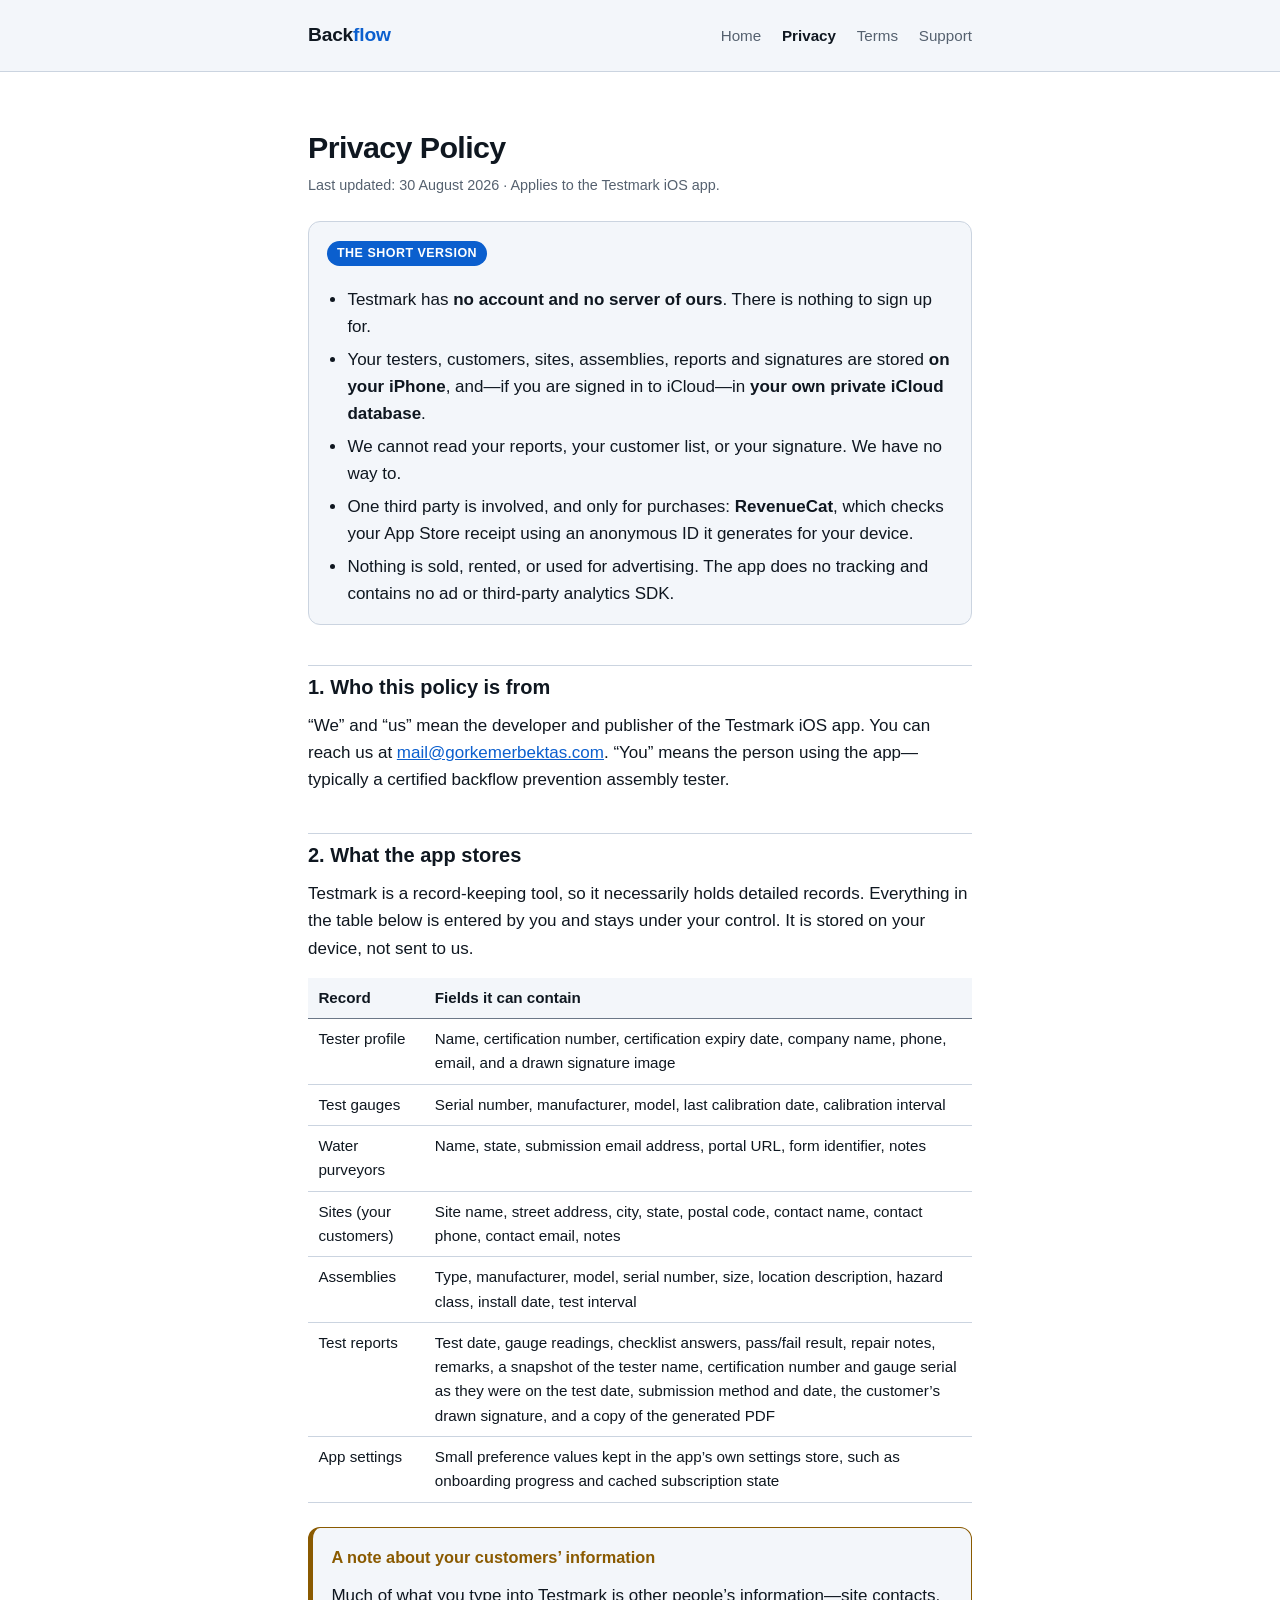
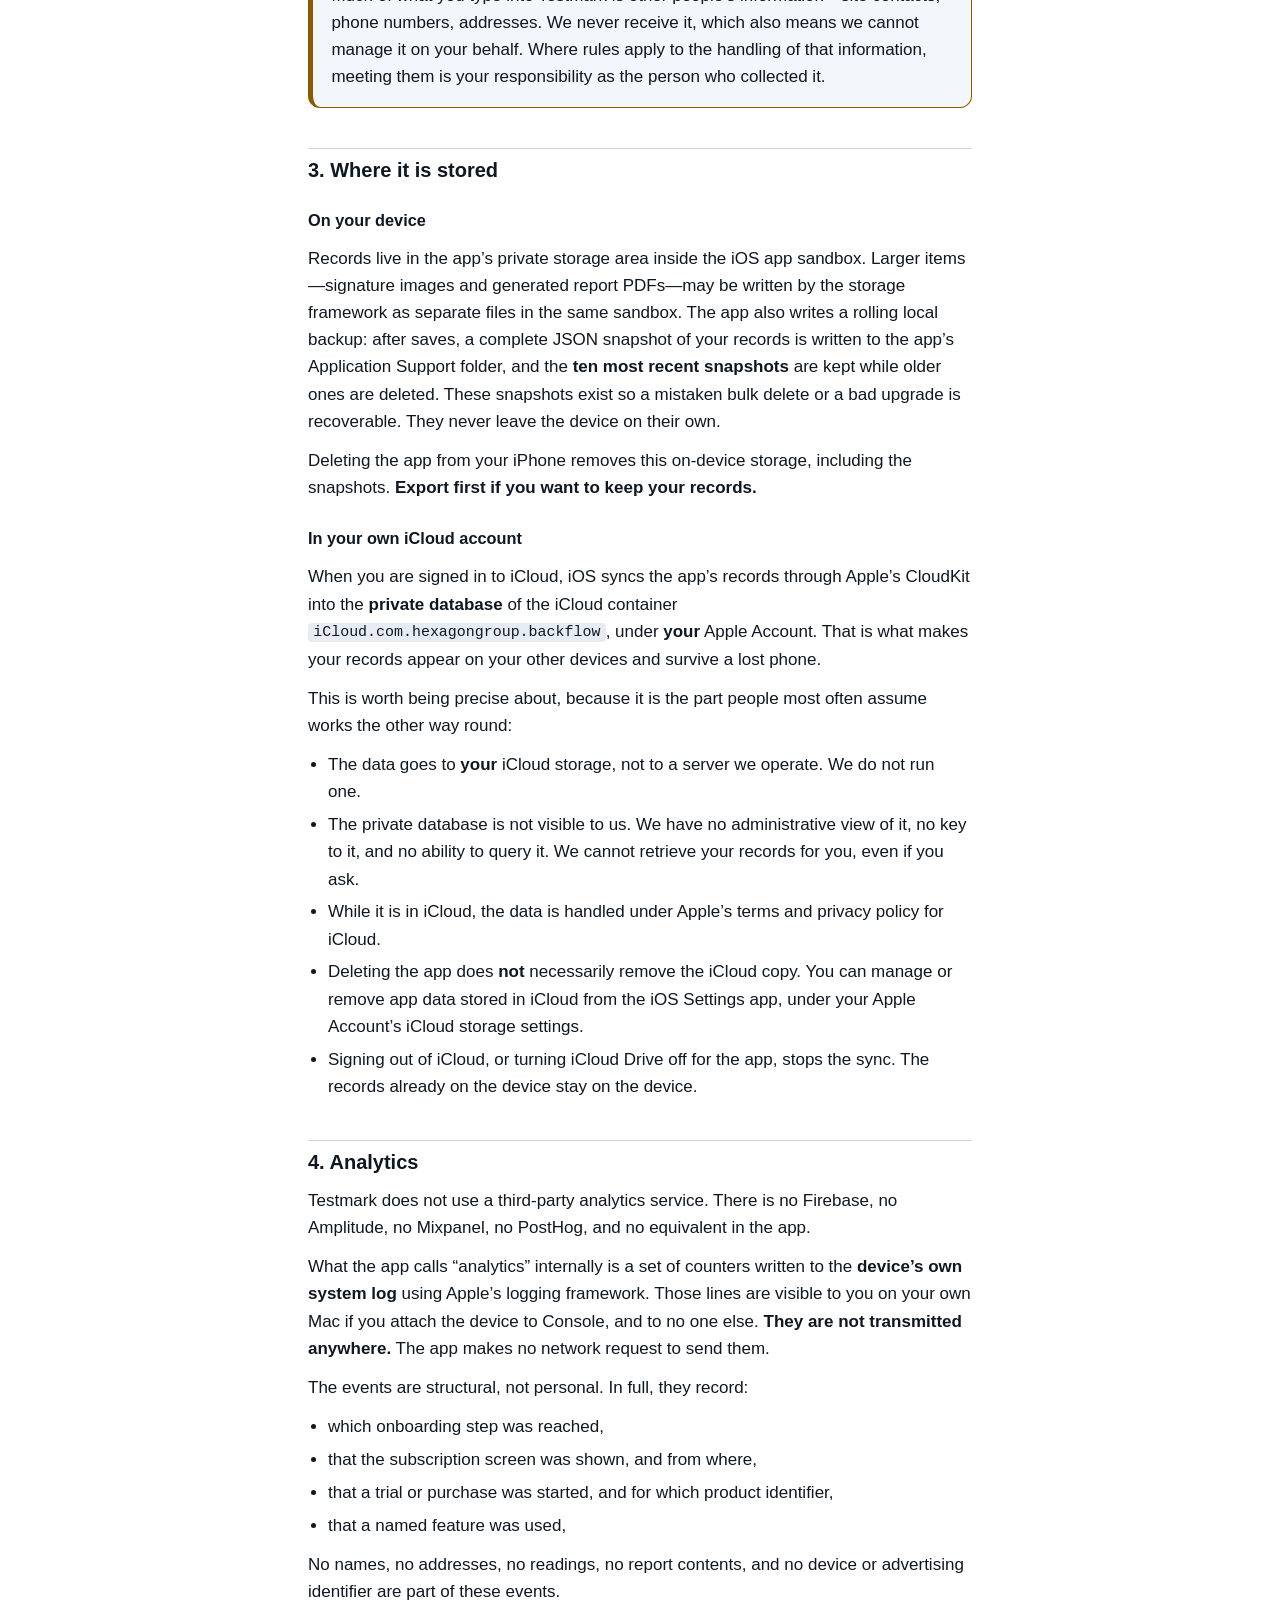
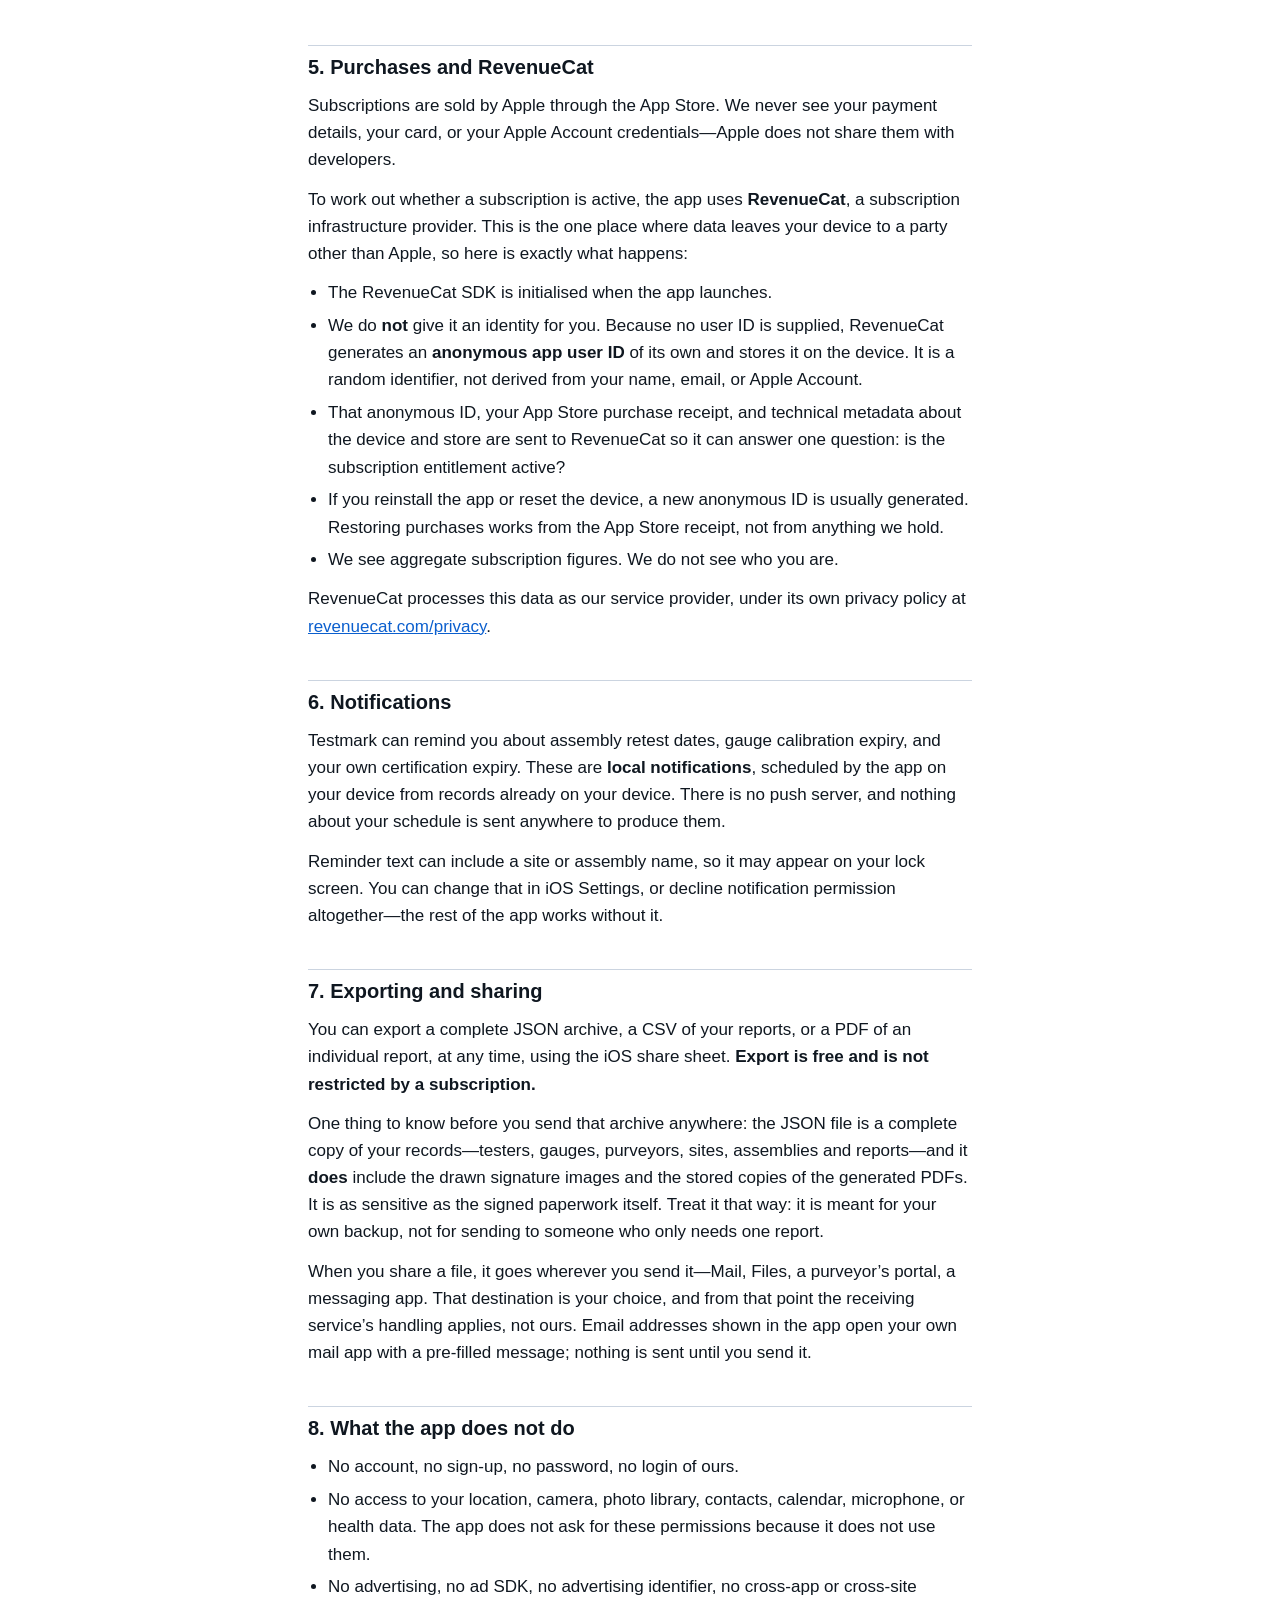
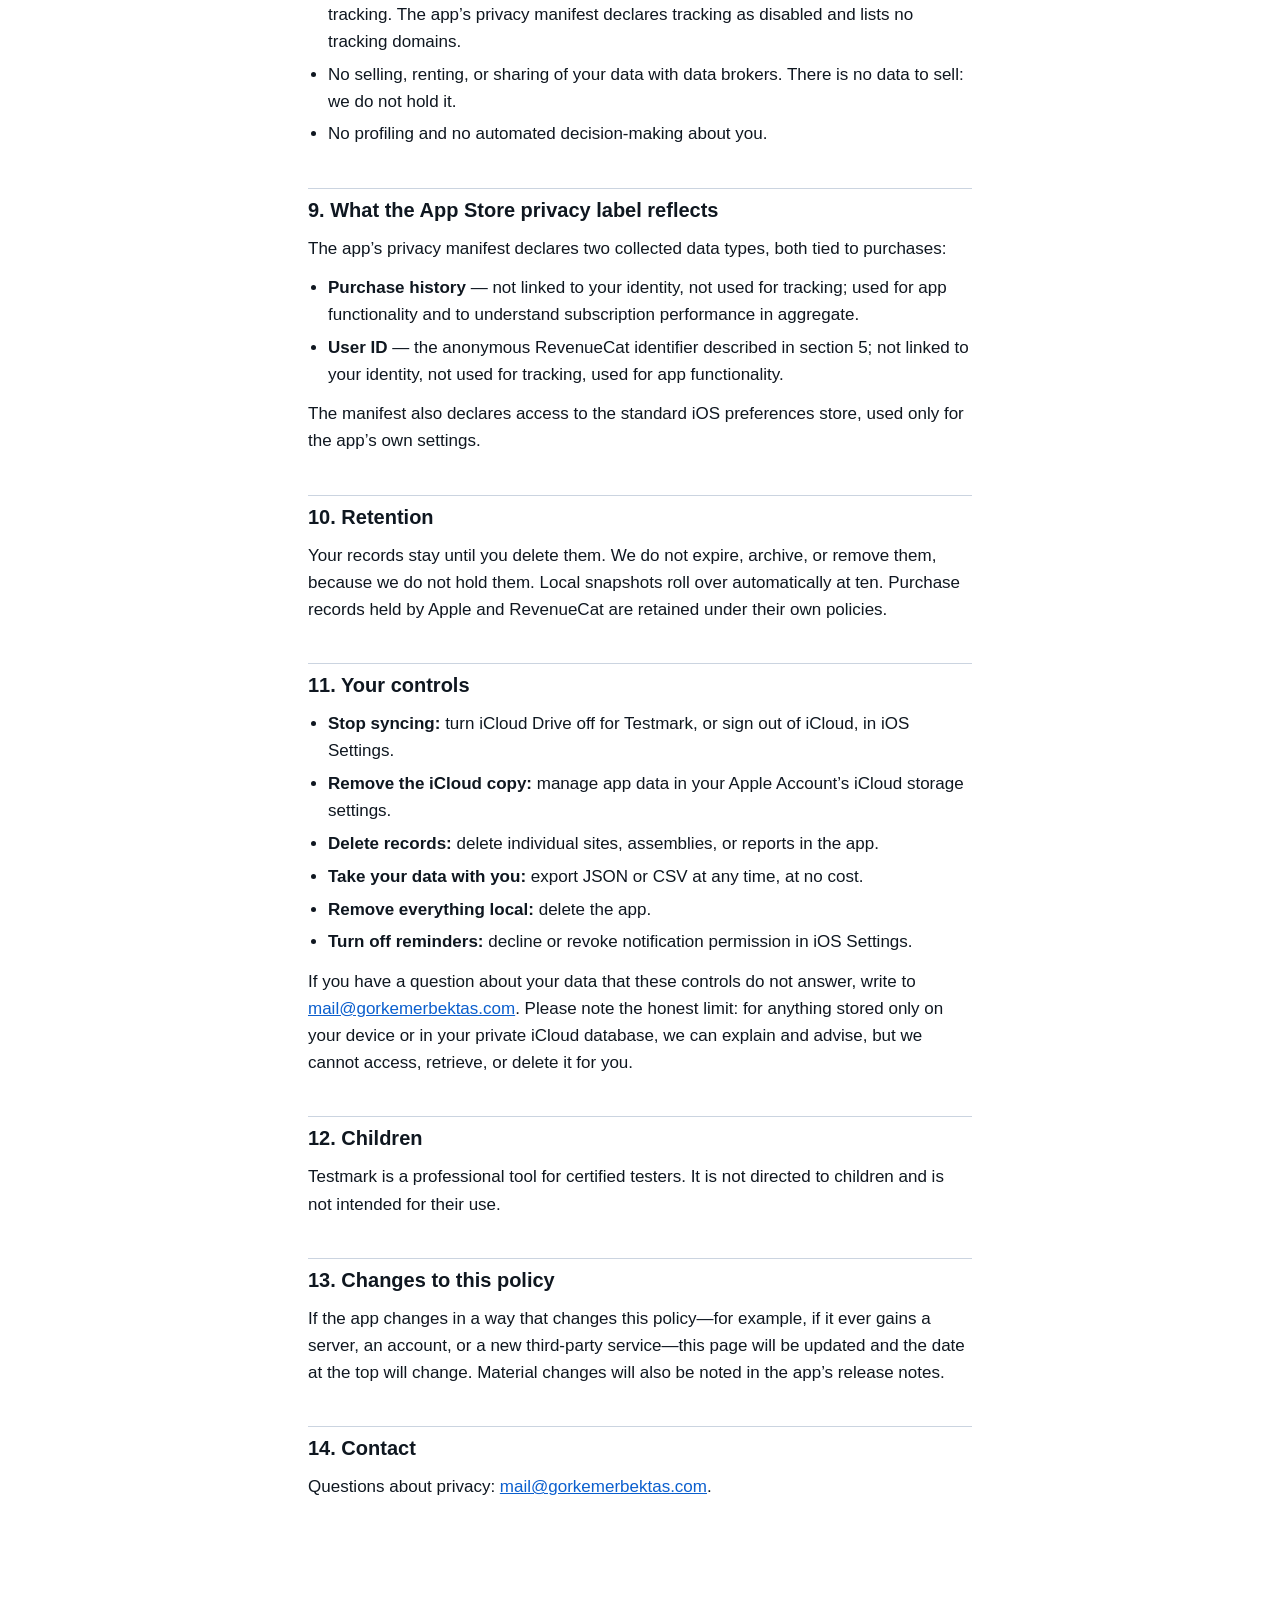
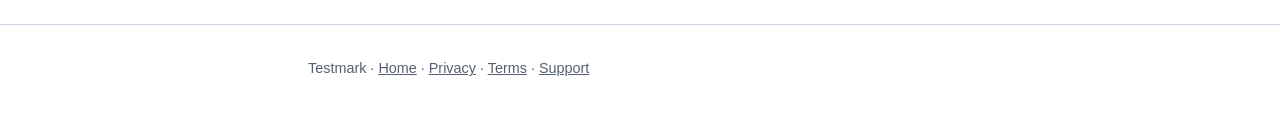
==== commit 24961933: "The policy told testers the archive omits the signatures it contains The published privacy policy de" ====
--- a/privacy.html
+++ b/privacy.html
@@ -133,7 +133,7 @@
 <p>
   When you are signed in to iCloud, iOS syncs the app&rsquo;s records through Apple&rsquo;s CloudKit
   into the <strong>private database</strong> of the iCloud container
-  <code>iCloud.com.gelirmotoru.backflow</code>, under <strong>your</strong> Apple Account. That is
+  <code>iCloud.com.hexagongroup.backflow</code>, under <strong>your</strong> Apple Account. That is
   what makes your records appear on your other devices and survive a lost phone.
 </p>
 <p>
@@ -172,7 +172,6 @@
   <li>that the subscription screen was shown, and from where,</li>
   <li>that a trial or purchase was started, and for which product identifier,</li>
   <li>that a named feature was used,</li>
-  <li>counts&mdash;how many items a screen was showing.</li>
 </ul>
 <p>
   No names, no addresses, no readings, no report contents, and no device or advertising
@@ -230,10 +229,11 @@
   by a subscription.</strong>
 </p>
 <p>
-  One limitation worth knowing before you rely on the archive as a backup: the JSON archive
-  contains your records&mdash;testers, gauges, purveyors, sites, assemblies and reports&mdash;but
-  it does <strong>not</strong> include the drawn signature images or the stored copies of
-  generated PDFs. Export the PDFs you need to keep separately.
+  One thing to know before you send that archive anywhere: the JSON file is a complete copy of
+  your records&mdash;testers, gauges, purveyors, sites, assemblies and reports&mdash;and it
+  <strong>does</strong> include the drawn signature images and the stored copies of the generated
+  PDFs. It is as sensitive as the signed paperwork itself. Treat it that way: it is meant for your
+  own backup, not for sending to someone who only needs one report.
 </p>
 <p>
   When you share a file, it goes wherever you send it&mdash;Mail, Files, a purveyor&rsquo;s portal,
